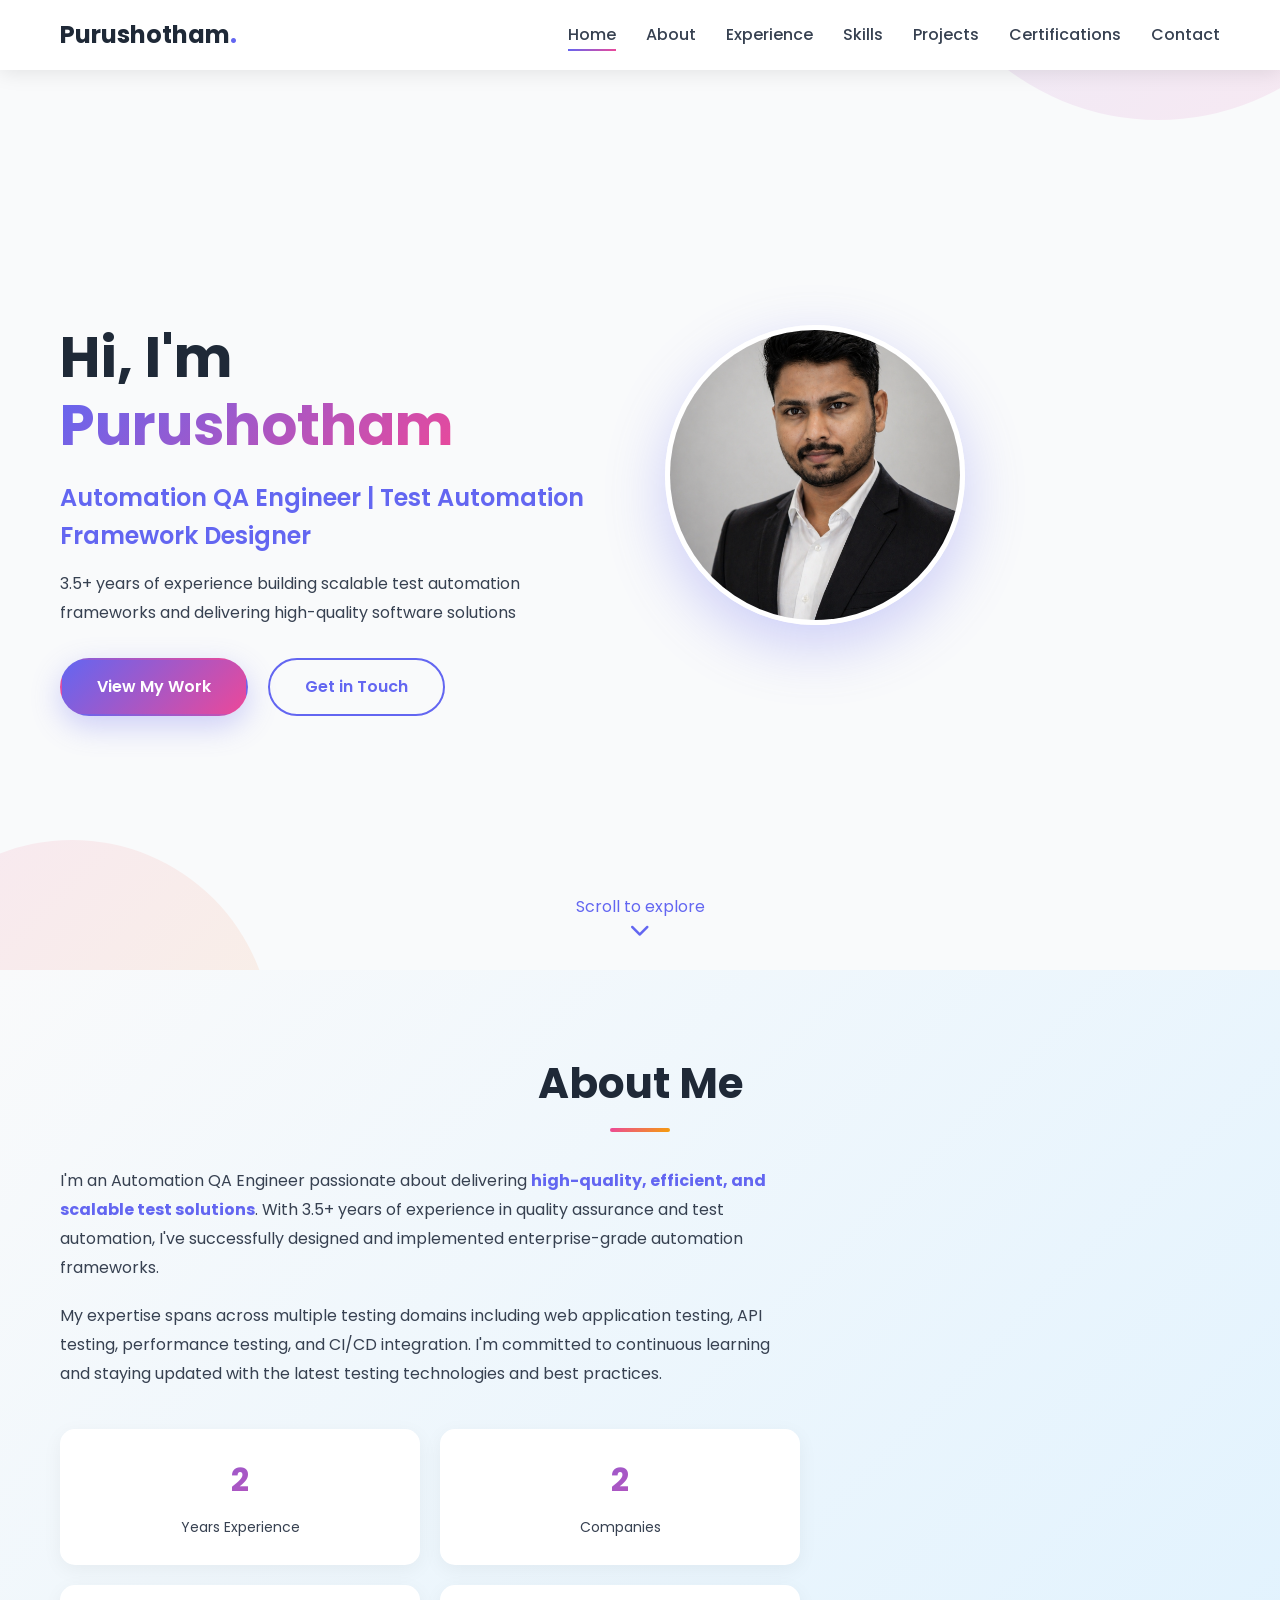
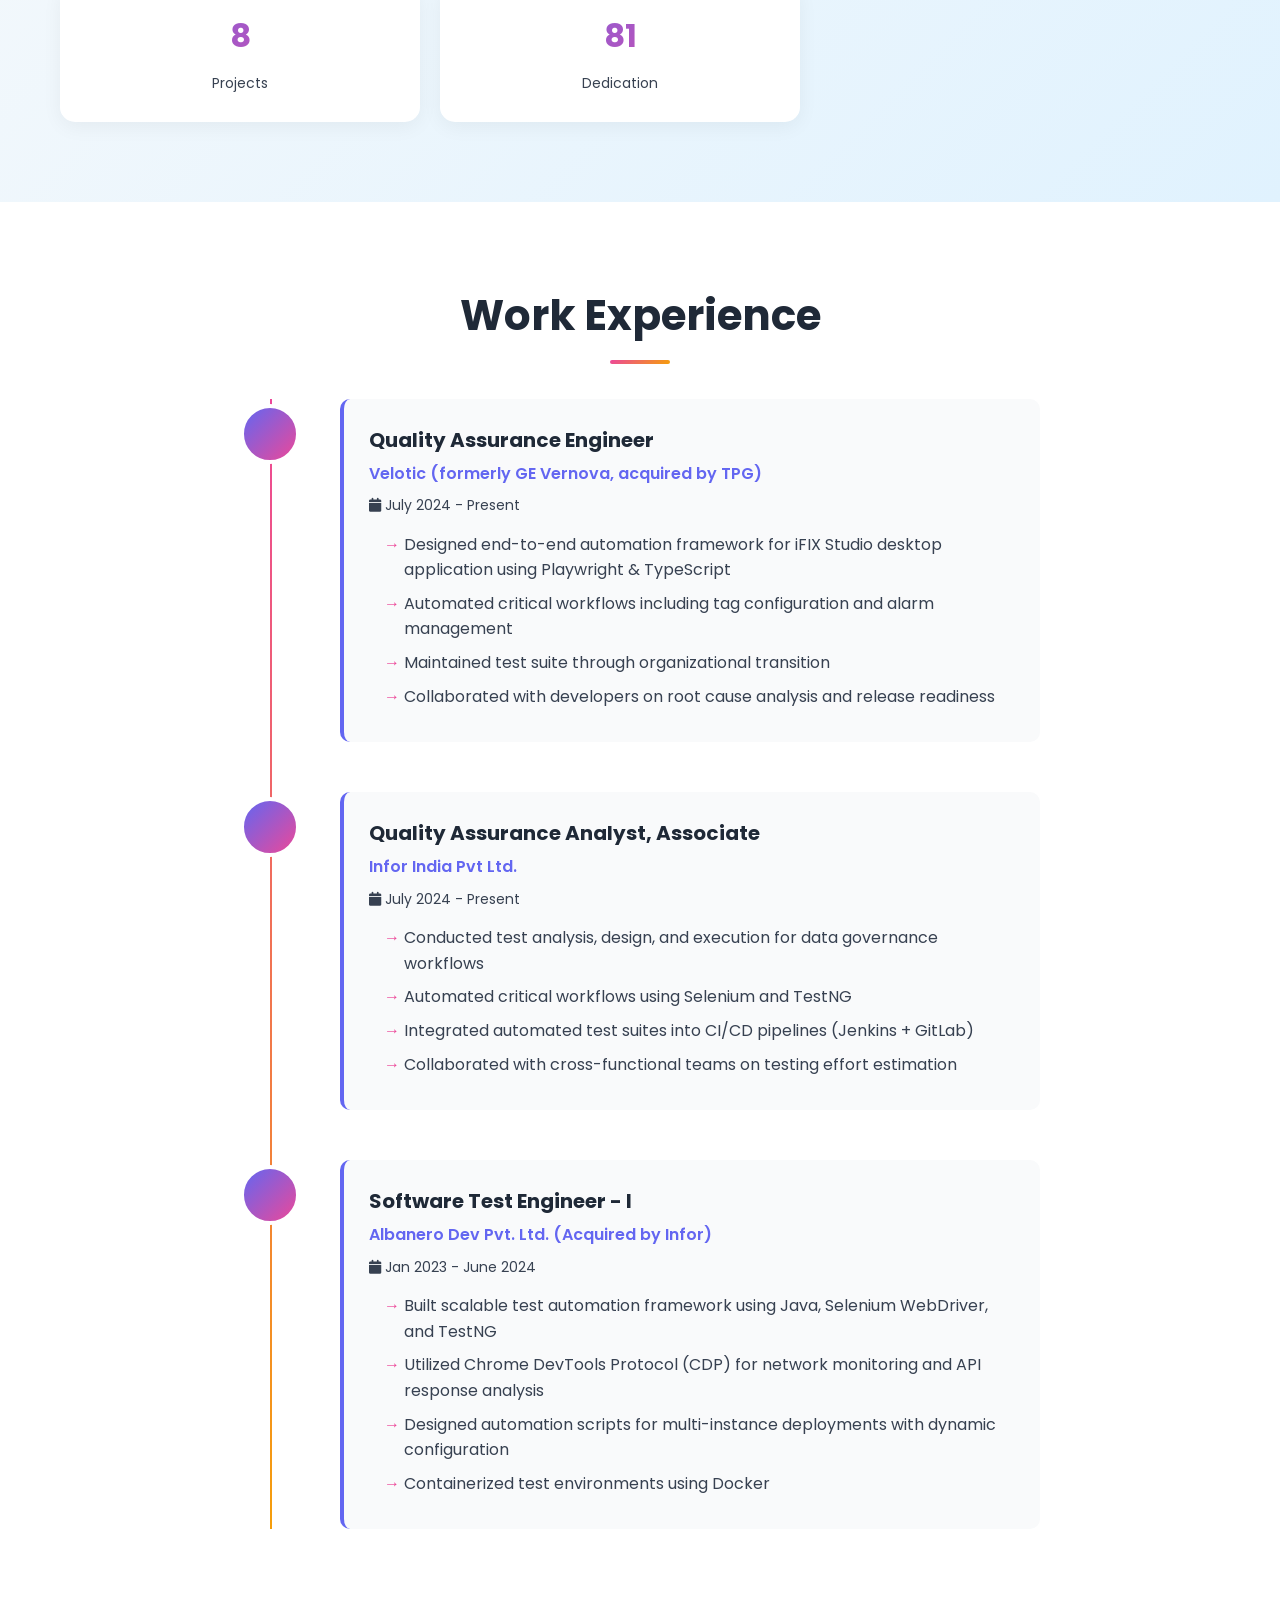
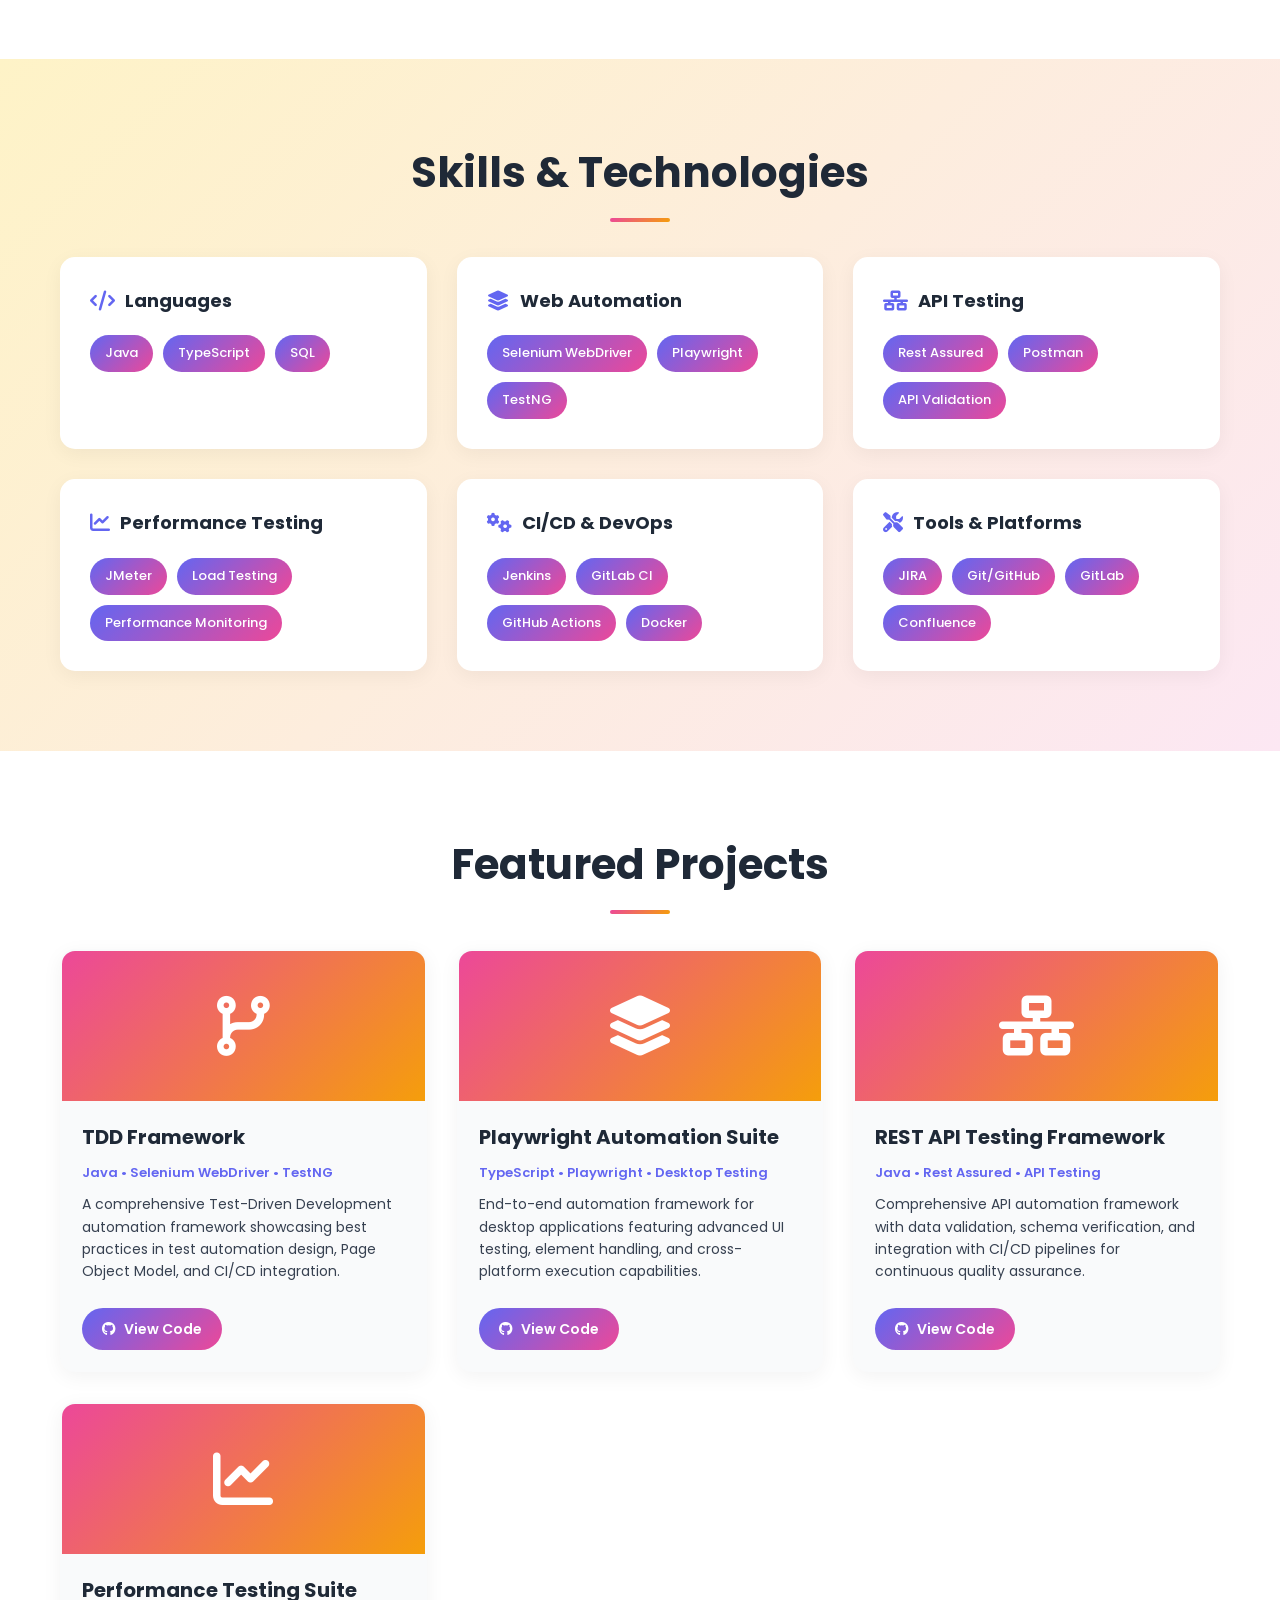
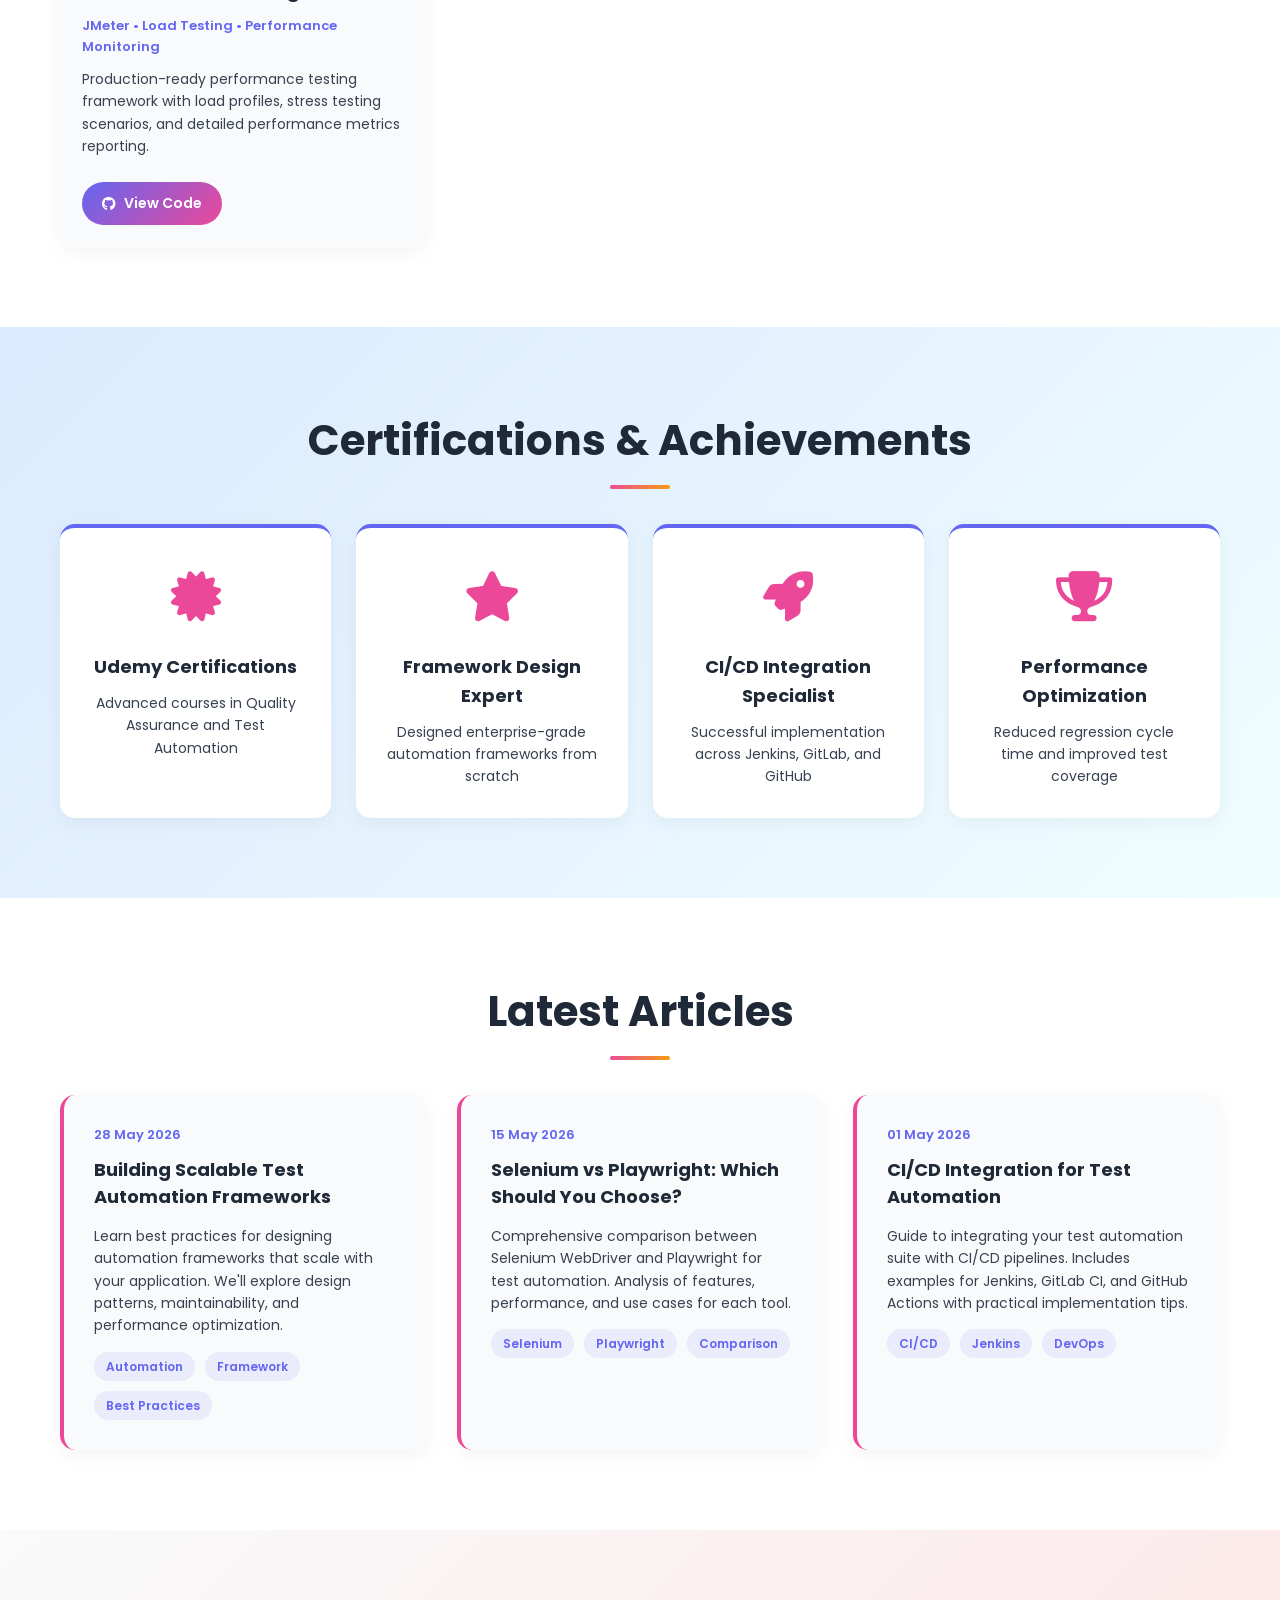
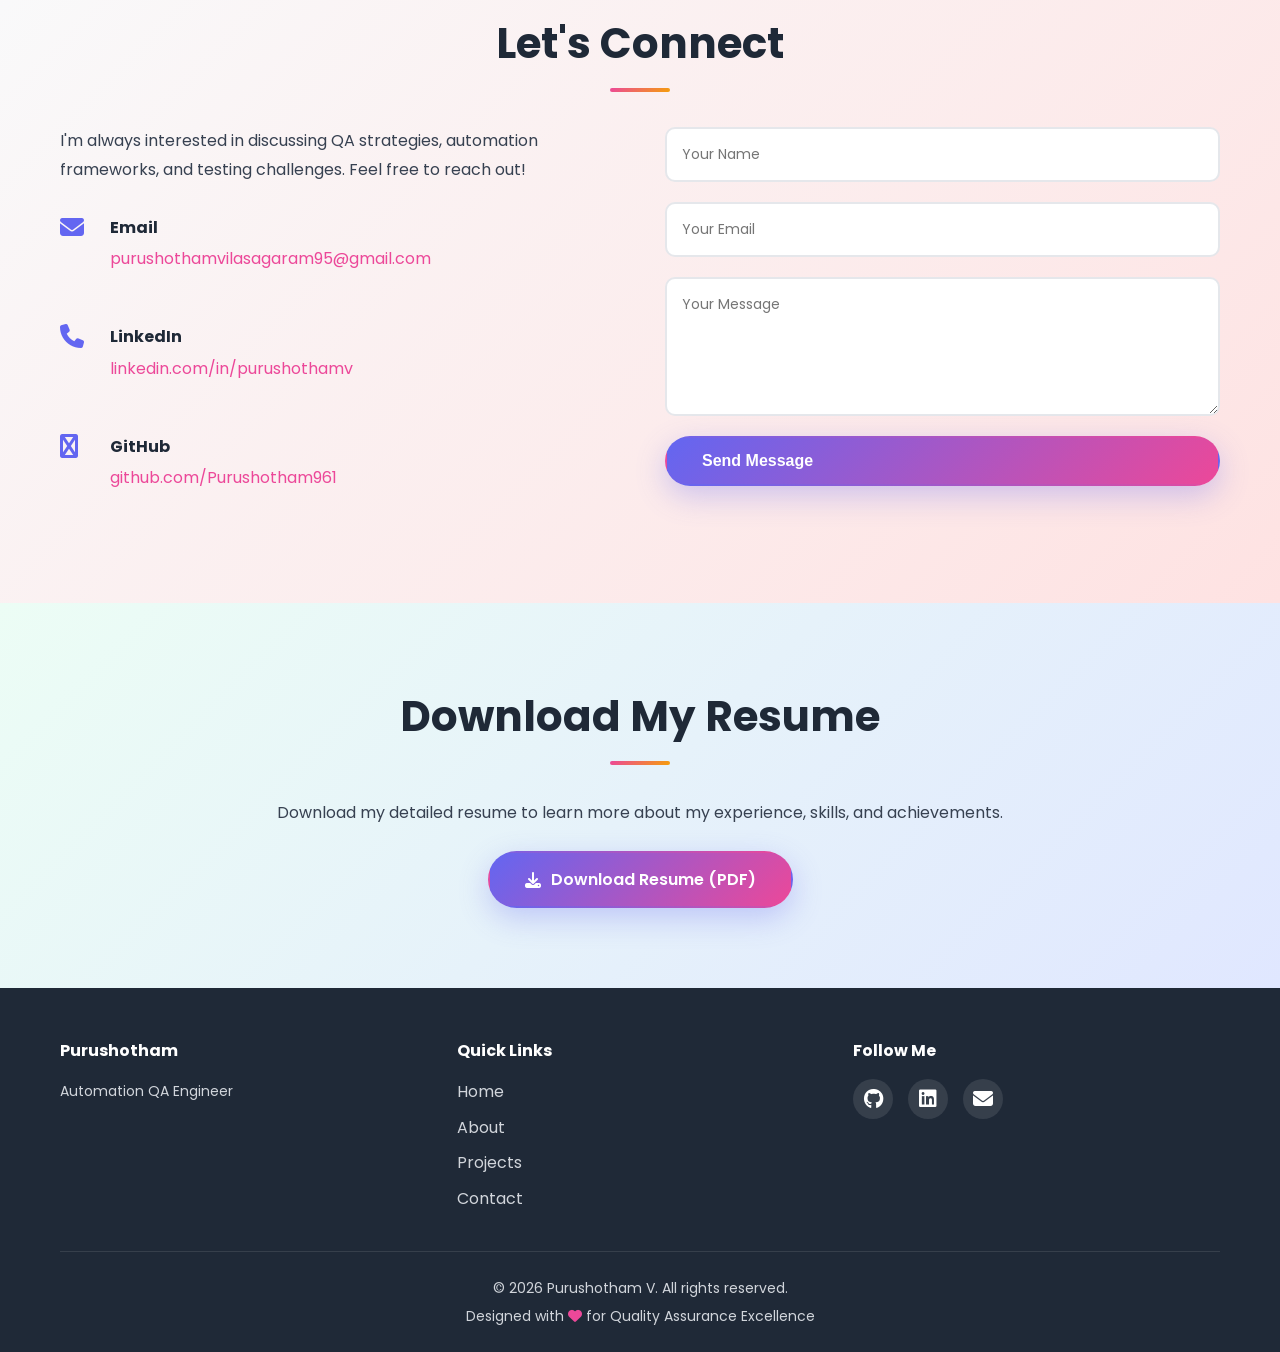
==== index.html @ 499e843a "updated files structure" ====
<!DOCTYPE html>
<html lang="en">
<head>
    <meta charset="UTF-8">
    <meta name="viewport" content="width=device-width, initial-scale=1.0">
    <meta name="description" content="Purushotham V - Automation QA Engineer Portfolio">
    <meta name="keywords" content="QA Engineer, Test Automation, Selenium, Playwright">
    <title>Purushotham V - QA Automation Engineer</title>
    
    <!-- Font Awesome for Icons -->
    <link rel="stylesheet" href="https://cdnjs.cloudflare.com/ajax/libs/font-awesome/6.4.0/css/all.min.css">
    
    <!-- Google Fonts -->
    <link href="https://fonts.googleapis.com/css2?family=Poppins:wght@300;400;500;600;700&family=Montserrat:wght@400;600;700&display=swap" rel="stylesheet">
    
    <!-- Styles -->
    <link rel="stylesheet" href="style.css">
</head>
<body>
    <!-- Navigation -->
    <nav class="navbar">
        <div class="nav-container">
            <div class="logo">
                <span class="logo-text">Purushotham<span class="logo-dot">.</span></span>
            </div>
            <ul class="nav-menu" id="navMenu">
                <li><a href="#home" class="nav-link">Home</a></li>
                <li><a href="#about" class="nav-link">About</a></li>
                <li><a href="#experience" class="nav-link">Experience</a></li>
                <li><a href="#skills" class="nav-link">Skills</a></li>
                <li><a href="#projects" class="nav-link">Projects</a></li>
                <li><a href="#certifications" class="nav-link">Certifications</a></li>
                <li><a href="#contact" class="nav-link">Contact</a></li>
            </ul>
            <div class="hamburger" id="hamburger">
                <span></span>
                <span></span>
                <span></span>
            </div>
        </div>
    </nav>

    <!-- Hero Section -->
    <section id="home" class="hero">
        <div class="hero-content">
            <div class="hero-text">
                <h1 class="hero-title">Hi, I'm <span class="highlight">Purushotham</span></h1>
                <p class="hero-subtitle">Automation QA Engineer | Test Automation Framework Designer</p>
                <p class="hero-description">3.5+ years of experience building scalable test automation frameworks and delivering high-quality software solutions</p>
                <div class="hero-buttons">
                    <a href="#projects" class="btn btn-primary">View My Work</a>
                    <a href="#contact" class="btn btn-secondary">Get in Touch</a>
                </div>
            </div>
            <div class="hero-image">
                <div class="avatar">
                    <img src="images/Pic001.png" alt="Purushotham V - Profile Picture" class="profile-pic">
                </div>
            </div>
        </div>
        <div class="scroll-indicator">
            <span>Scroll to explore</span>
            <i class="fas fa-chevron-down"></i>
        </div>
    </section>

    <!-- About Section -->
    <section id="about" class="about">
        <div class="container">
            <h2 class="section-title">About Me</h2>
            <div class="about-content">
                <div class="about-text">
                    <p>I'm an Automation QA Engineer passionate about delivering <strong>high-quality, efficient, and scalable test solutions</strong>. With 3.5+ years of experience in quality assurance and test automation, I've successfully designed and implemented enterprise-grade automation frameworks.</p>
                    <p>My expertise spans across multiple testing domains including web application testing, API testing, performance testing, and CI/CD integration. I'm committed to continuous learning and staying updated with the latest testing technologies and best practices.</p>
                    <div class="about-stats">
                        <div class="stat">
                            <h3>3.5+</h3>
                            <p>Years Experience</p>
                        </div>
                        <div class="stat">
                            <h3>3+</h3>
                            <p>Companies</p>
                        </div>
                        <div class="stat">
                            <h3>10+</h3>
                            <p>Projects</p>
                        </div>
                        <div class="stat">
                            <h3>100%</h3>
                            <p>Dedication</p>
                        </div>
                    </div>
                </div>
            </div>
        </div>
    </section>

    <!-- Experience Section -->
    <section id="experience" class="experience">
        <div class="container">
            <h2 class="section-title">Work Experience</h2>
            <div class="timeline">
                <div class="timeline-item">
                    <div class="timeline-marker"></div>
                    <div class="timeline-content">
                        <h3>Quality Assurance Engineer</h3>
                        <p class="company">Velotic (formerly GE Vernova, acquired by TPG)</p>
                        <p class="date"><i class="fas fa-calendar"></i> July 2024 - Present</p>
                        <ul>
                            <li>Designed end-to-end automation framework for iFIX Studio desktop application using Playwright & TypeScript</li>
                            <li>Automated critical workflows including tag configuration and alarm management</li>
                            <li>Maintained test suite through organizational transition</li>
                            <li>Collaborated with developers on root cause analysis and release readiness</li>
                        </ul>
                    </div>
                </div>

                <div class="timeline-item">
                    <div class="timeline-marker"></div>
                    <div class="timeline-content">
                        <h3>Quality Assurance Analyst, Associate</h3>
                        <p class="company">Infor India Pvt Ltd.</p>
                        <p class="date"><i class="fas fa-calendar"></i> July 2024 - Present</p>
                        <ul>
                            <li>Conducted test analysis, design, and execution for data governance workflows</li>
                            <li>Automated critical workflows using Selenium and TestNG</li>
                            <li>Integrated automated test suites into CI/CD pipelines (Jenkins + GitLab)</li>
                            <li>Collaborated with cross-functional teams on testing effort estimation</li>
                        </ul>
                    </div>
                </div>

                <div class="timeline-item">
                    <div class="timeline-marker"></div>
                    <div class="timeline-content">
                        <h3>Software Test Engineer - I</h3>
                        <p class="company">Albanero Dev Pvt. Ltd. (Acquired by Infor)</p>
                        <p class="date"><i class="fas fa-calendar"></i> Jan 2023 - June 2024</p>
                        <ul>
                            <li>Built scalable test automation framework using Java, Selenium WebDriver, and TestNG</li>
                            <li>Utilized Chrome DevTools Protocol (CDP) for network monitoring and API response analysis</li>
                            <li>Designed automation scripts for multi-instance deployments with dynamic configuration</li>
                            <li>Containerized test environments using Docker</li>
                        </ul>
                    </div>
                </div>
            </div>
        </div>
    </section>

    <!-- Skills Section -->
    <section id="skills" class="skills">
        <div class="container">
            <h2 class="section-title">Skills & Technologies</h2>
            <div class="skills-grid">
                <div class="skill-category">
                    <h3><i class="fas fa-code"></i> Languages</h3>
                    <div class="skill-tags">
                        <span class="skill-tag">Java</span>
                        <span class="skill-tag">TypeScript</span>
                        <span class="skill-tag">SQL</span>
                    </div>
                </div>

                <div class="skill-category">
                    <h3><i class="fas fa-layer-group"></i> Web Automation</h3>
                    <div class="skill-tags">
                        <span class="skill-tag">Selenium WebDriver</span>
                        <span class="skill-tag">Playwright</span>
                        <span class="skill-tag">TestNG</span>
                    </div>
                </div>

                <div class="skill-category">
                    <h3><i class="fas fa-network-wired"></i> API Testing</h3>
                    <div class="skill-tags">
                        <span class="skill-tag">Rest Assured</span>
                        <span class="skill-tag">Postman</span>
                        <span class="skill-tag">API Validation</span>
                    </div>
                </div>

                <div class="skill-category">
                    <h3><i class="fas fa-chart-line"></i> Performance Testing</h3>
                    <div class="skill-tags">
                        <span class="skill-tag">JMeter</span>
                        <span class="skill-tag">Load Testing</span>
                        <span class="skill-tag">Performance Monitoring</span>
                    </div>
                </div>

                <div class="skill-category">
                    <h3><i class="fas fa-cogs"></i> CI/CD & DevOps</h3>
                    <div class="skill-tags">
                        <span class="skill-tag">Jenkins</span>
                        <span class="skill-tag">GitLab CI</span>
                        <span class="skill-tag">GitHub Actions</span>
                        <span class="skill-tag">Docker</span>
                    </div>
                </div>

                <div class="skill-category">
                    <h3><i class="fas fa-tools"></i> Tools & Platforms</h3>
                    <div class="skill-tags">
                        <span class="skill-tag">JIRA</span>
                        <span class="skill-tag">Git/GitHub</span>
                        <span class="skill-tag">GitLab</span>
                        <span class="skill-tag">Confluence</span>
                    </div>
                </div>
            </div>
        </div>
    </section>

    <!-- Projects Section -->
    <section id="projects" class="projects">
        <div class="container">
            <h2 class="section-title">Featured Projects</h2>
            <div class="projects-grid">
                <div class="project-card">
                    <div class="project-image">
                        <i class="fas fa-code-branch"></i>
                    </div>
                    <h3>TDD Framework</h3>
                    <p class="tech-stack">Java • Selenium WebDriver • TestNG</p>
                    <p class="project-description">A comprehensive Test-Driven Development automation framework showcasing best practices in test automation design, Page Object Model, and CI/CD integration.</p>
                    <div class="project-links">
                        <a href="https://github.com/Purushotham961/Tdd_Framework" target="_blank" class="project-link">
                            <i class="fab fa-github"></i> View Code
                        </a>
                    </div>
                </div>

                <div class="project-card">
                    <div class="project-image">
                        <i class="fas fa-layer-group"></i>
                    </div>
                    <h3>Playwright Automation Suite</h3>
                    <p class="tech-stack">TypeScript • Playwright • Desktop Testing</p>
                    <p class="project-description">End-to-end automation framework for desktop applications featuring advanced UI testing, element handling, and cross-platform execution capabilities.</p>
                    <div class="project-links">
                        <a href="https://github.com/Purushotham961" target="_blank" class="project-link">
                            <i class="fab fa-github"></i> View Code
                        </a>
                    </div>
                </div>

                <div class="project-card">
                    <div class="project-image">
                        <i class="fas fa-network-wired"></i>
                    </div>
                    <h3>REST API Testing Framework</h3>
                    <p class="tech-stack">Java • Rest Assured • API Testing</p>
                    <p class="project-description">Comprehensive API automation framework with data validation, schema verification, and integration with CI/CD pipelines for continuous quality assurance.</p>
                    <div class="project-links">
                        <a href="https://github.com/Purushotham961" target="_blank" class="project-link">
                            <i class="fab fa-github"></i> View Code
                        </a>
                    </div>
                </div>

                <div class="project-card">
                    <div class="project-image">
                        <i class="fas fa-chart-line"></i>
                    </div>
                    <h3>Performance Testing Suite</h3>
                    <p class="tech-stack">JMeter • Load Testing • Performance Monitoring</p>
                    <p class="project-description">Production-ready performance testing framework with load profiles, stress testing scenarios, and detailed performance metrics reporting.</p>
                    <div class="project-links">
                        <a href="https://github.com/Purushotham961" target="_blank" class="project-link">
                            <i class="fab fa-github"></i> View Code
                        </a>
                    </div>
                </div>
            </div>
        </div>
    </section>

    <!-- Certifications Section -->
    <section id="certifications" class="certifications">
        <div class="container">
            <h2 class="section-title">Certifications & Achievements</h2>
            <div class="certs-grid">
                <div class="cert-card">
                    <div class="cert-icon">
                        <i class="fas fa-certificate"></i>
                    </div>
                    <h3>Udemy Certifications</h3>
                    <p>Advanced courses in Quality Assurance and Test Automation</p>
                </div>

                <div class="cert-card">
                    <div class="cert-icon">
                        <i class="fas fa-star"></i>
                    </div>
                    <h3>Framework Design Expert</h3>
                    <p>Designed enterprise-grade automation frameworks from scratch</p>
                </div>

                <div class="cert-card">
                    <div class="cert-icon">
                        <i class="fas fa-rocket"></i>
                    </div>
                    <h3>CI/CD Integration Specialist</h3>
                    <p>Successful implementation across Jenkins, GitLab, and GitHub</p>
                </div>

                <div class="cert-card">
                    <div class="cert-icon">
                        <i class="fas fa-trophy"></i>
                    </div>
                    <h3>Performance Optimization</h3>
                    <p>Reduced regression cycle time and improved test coverage</p>
                </div>
            </div>
        </div>
    </section>

    <!-- Blog/Articles Section -->
    <section id="blog" class="blog">
        <div class="container">
            <h2 class="section-title">Latest Articles</h2>
            <div class="blog-grid">
                <article class="blog-card">
                    <div class="blog-date">28 May 2026</div>
                    <h3>Building Scalable Test Automation Frameworks</h3>
                    <p>Learn best practices for designing automation frameworks that scale with your application. We'll explore design patterns, maintainability, and performance optimization.</p>
                    <div class="blog-tags">
                        <span class="tag">Automation</span>
                        <span class="tag">Framework</span>
                        <span class="tag">Best Practices</span>
                    </div>
                </article>

                <article class="blog-card">
                    <div class="blog-date">15 May 2026</div>
                    <h3>Selenium vs Playwright: Which Should You Choose?</h3>
                    <p>Comprehensive comparison between Selenium WebDriver and Playwright for test automation. Analysis of features, performance, and use cases for each tool.</p>
                    <div class="blog-tags">
                        <span class="tag">Selenium</span>
                        <span class="tag">Playwright</span>
                        <span class="tag">Comparison</span>
                    </div>
                </article>

                <article class="blog-card">
                    <div class="blog-date">01 May 2026</div>
                    <h3>CI/CD Integration for Test Automation</h3>
                    <p>Guide to integrating your test automation suite with CI/CD pipelines. Includes examples for Jenkins, GitLab CI, and GitHub Actions with practical implementation tips.</p>
                    <div class="blog-tags">
                        <span class="tag">CI/CD</span>
                        <span class="tag">Jenkins</span>
                        <span class="tag">DevOps</span>
                    </div>
                </article>
            </div>
        </div>
    </section>

    <!-- Contact Section -->
    <section id="contact" class="contact">
        <div class="container">
            <h2 class="section-title">Let's Connect</h2>
            <div class="contact-content">
                <div class="contact-info">
                    <p>I'm always interested in discussing QA strategies, automation frameworks, and testing challenges. Feel free to reach out!</p>
                    <div class="contact-details">
                        <div class="contact-item">
                            <i class="fas fa-envelope"></i>
                            <div>
                                <h4>Email</h4>
                                <p><a href="mailto:purushothamvilasagaram95@gmail.com">purushothamvilasagaram95@gmail.com</a></p>
                            </div>
                        </div>
                        <div class="contact-item">
                            <i class="fas fa-phone"></i>
                            <div>
                                <h4>LinkedIn</h4>
                                <p><a href="https://www.linkedin.com/in/purushothamv/" target="_blank">linkedin.com/in/purushothamv</a></p>
                            </div>
                        </div>
                        <div class="contact-item">
                            <i class="fas fa-github"></i>
                            <div>
                                <h4>GitHub</h4>
                                <p><a href="https://github.com/Purushotham961" target="_blank">github.com/Purushotham961</a></p>
                            </div>
                        </div>
                    </div>
                </div>

                <form class="contact-form" id="contactForm">
                    <div class="form-group">
                        <input type="text" placeholder="Your Name" required>
                    </div>
                    <div class="form-group">
                        <input type="email" placeholder="Your Email" required>
                    </div>
                    <div class="form-group">
                        <textarea placeholder="Your Message" rows="5" required></textarea>
                    </div>
                    <button type="submit" class="btn btn-primary">Send Message</button>
                </form>
            </div>
        </div>
    </section>

    <!-- Download Resume Section -->
    <section class="resume-section">
        <div class="container">
            <h2 class="section-title">Download My Resume</h2>
            <div class="resume-content">
                <p>Download my detailed resume to learn more about my experience, skills, and achievements.</p>
                <a href="resume.pdf" download class="btn btn-primary">
                    <i class="fas fa-download"></i> Download Resume (PDF)
                </a>
            </div>
        </div>
    </section>

    <!-- Footer -->
    <footer class="footer">
        <div class="container">
            <div class="footer-content">
                <div class="footer-section">
                    <h4>Purushotham</h4>
                    <p>Automation QA Engineer</p>
                </div>
                <div class="footer-section">
                    <h4>Quick Links</h4>
                    <ul>
                        <li><a href="#home">Home</a></li>
                        <li><a href="#about">About</a></li>
                        <li><a href="#projects">Projects</a></li>
                        <li><a href="#contact">Contact</a></li>
                    </ul>
                </div>
                <div class="footer-section">
                    <h4>Follow Me</h4>
                    <div class="social-links">
                        <a href="https://github.com/Purushotham961" target="_blank"><i class="fab fa-github"></i></a>
                        <a href="https://www.linkedin.com/in/purushothamv/" target="_blank"><i class="fab fa-linkedin"></i></a>
                        <a href="mailto:purushothamvilasagaram95@gmail.com"><i class="fas fa-envelope"></i></a>
                    </div>
                </div>
            </div>
            <div class="footer-bottom">
                <p>&copy; 2026 Purushotham V. All rights reserved.</p>
                <p>Designed with <i class="fas fa-heart"></i> for Quality Assurance Excellence</p>
            </div>
        </div>
    </footer>

    <!-- Scripts -->
    <script src="script.js"></script>
</body>
</html>
---- style.css ----
/* ===== Global Styles ===== */
:root {
    --primary-color: #6366f1;
    --secondary-color: #ec4899;
    --accent-color: #f59e0b;
    --dark-color: #1f2937;
    --light-color: #f9fafb;
    --text-color: #374151;
    --gradient-1: linear-gradient(135deg, #6366f1 0%, #ec4899 100%);
    --gradient-2: linear-gradient(135deg, #ec4899 0%, #f59e0b 100%);
    --gradient-3: linear-gradient(135deg, #f59e0b 0%, #06b6d4 100%);
}

* {
    margin: 0;
    padding: 0;
    box-sizing: border-box;
}

html {
    scroll-behavior: smooth;
}

body {
    font-family: 'Poppins', sans-serif;
    line-height: 1.6;
    color: var(--text-color);
    overflow-x: hidden;
}

.container {
    max-width: 1200px;
    margin: 0 auto;
    padding: 0 20px;
}

/* ===== Animations ===== */
@keyframes fadeInUp {
    from {
        opacity: 0;
        transform: translateY(30px);
    }
    to {
        opacity: 1;
        transform: translateY(0);
    }
}

@keyframes slideInLeft {
    from {
        opacity: 0;
        transform: translateX(-50px);
    }
    to {
        opacity: 1;
        transform: translateX(0);
    }
}

@keyframes slideInRight {
    from {
        opacity: 0;
        transform: translateX(50px);
    }
    to {
        opacity: 1;
        transform: translateX(0);
    }
}

@keyframes pulse {
    0%, 100% {
        opacity: 1;
    }
    50% {
        opacity: 0.5;
    }
}

@keyframes glow {
    0%, 100% {
        box-shadow: 0 0 20px rgba(99, 102, 241, 0.3);
    }
    50% {
        box-shadow: 0 0 40px rgba(236, 72, 153, 0.5);
    }
}

@keyframes float {
    0%, 100% {
        transform: translateY(-10px);
    }
    50% {
        transform: translateY(10px);
    }
}

/* ===== Navbar ===== */
.navbar {
    background: rgba(255, 255, 255, 0.95);
    backdrop-filter: blur(10px);
    position: fixed;
    top: 0;
    width: 100%;
    z-index: 1000;
    box-shadow: 0 2px 20px rgba(0, 0, 0, 0.1);
}

.nav-container {
    max-width: 1200px;
    margin: 0 auto;
    padding: 0 20px;
    display: flex;
    justify-content: space-between;
    align-items: center;
    height: 70px;
}

.logo {
    font-size: 24px;
    font-weight: 700;
}

.logo-text {
    color: var(--dark-color);
}

.logo-dot {
    color: var(--primary-color);
    animation: pulse 2s infinite;
}

.nav-menu {
    display: flex;
    list-style: none;
    gap: 30px;
}

.nav-link {
    text-decoration: none;
    color: var(--text-color);
    font-weight: 500;
    transition: all 0.3s ease;
    position: relative;
}

.nav-link::after {
    content: '';
    position: absolute;
    bottom: -5px;
    left: 0;
    width: 0;
    height: 2px;
    background: var(--gradient-1);
    transition: width 0.3s ease;
}

.nav-link:hover::after,
.nav-link.active::after {
    width: 100%;
}

.nav-link:hover {
    color: var(--primary-color);
}

.hamburger {
    display: none;
    flex-direction: column;
    cursor: pointer;
}

.hamburger span {
    width: 25px;
    height: 3px;
    background: var(--dark-color);
    margin: 5px 0;
    transition: 0.3s;
}

/* ===== Hero Section ===== */
.hero {
    margin-top: 70px;
    min-height: 100vh;
    display: flex;
    flex-direction: column;
    justify-content: center;
    align-items: center;
    background: var(--light-color);
    position: relative;
    overflow: hidden;
}

.hero::before {
    content: '';
    position: absolute;
    top: -50%;
    right: -10%;
    width: 500px;
    height: 500px;
    background: var(--gradient-1);
    border-radius: 50%;
    opacity: 0.1;
    animation: float 6s ease-in-out infinite;
}

.hero::after {
    content: '';
    position: absolute;
    bottom: -30%;
    left: -10%;
    width: 400px;
    height: 400px;
    background: var(--gradient-2);
    border-radius: 50%;
    opacity: 0.1;
    animation: float 8s ease-in-out infinite;
}

.hero-content {
    display: grid;
    grid-template-columns: 1fr 1fr;
    align-items: center;
    gap: 50px;
    container: container;
    z-index: 10;
    max-width: 1200px;
    margin: 0 auto;
    padding: 0 20px;
}

.hero-text {
    animation: slideInLeft 0.8s ease;
}

.hero-title {
    font-size: 56px;
    font-weight: 700;
    line-height: 1.2;
    margin-bottom: 20px;
    color: var(--dark-color);
}

.highlight {
    background: var(--gradient-1);
    -webkit-background-clip: text;
    -webkit-text-fill-color: transparent;
    background-clip: text;
}

.hero-subtitle {
    font-size: 24px;
    color: var(--primary-color);
    margin-bottom: 15px;
    font-weight: 600;
}

.hero-description {
    font-size: 16px;
    color: var(--text-color);
    margin-bottom: 30px;
    line-height: 1.8;
}

.hero-buttons {
    display: flex;
    gap: 20px;
}

.btn {
    padding: 14px 35px;
    border: 2px solid transparent;
    border-radius: 50px;
    font-size: 16px;
    font-weight: 600;
    cursor: pointer;
    transition: all 0.3s ease;
    text-decoration: none;
    display: inline-flex;
    align-items: center;
    gap: 10px;
}

.btn-primary {
    background: var(--gradient-1);
    color: white;
    box-shadow: 0 10px 30px rgba(99, 102, 241, 0.3);
}

.btn-primary:hover {
    transform: translateY(-3px);
    box-shadow: 0 15px 40px rgba(99, 102, 241, 0.4);
}

.btn-secondary {
    background: transparent;
    color: var(--primary-color);
    border: 2px solid var(--primary-color);
}

.btn-secondary:hover {
    background: var(--primary-color);
    color: white;
}

.avatar {
    font-size: 200px;
    color: var(--primary-color);
    animation: slideInRight 0.8s ease;
    animation: float 4s ease-in-out infinite;
}

.profile-pic {
    width: 300px;
    height: 300px;
    border-radius: 50%;
    object-fit: cover;
    border: 5px solid white;
    box-shadow: 0 20px 60px rgba(99, 102, 241, 0.3);
    animation: slideInRight 0.8s ease, float 4s ease-in-out infinite;
    transition: all 0.3s ease;
}

.profile-pic:hover {
    transform: scale(1.05);
    box-shadow: 0 30px 80px rgba(99, 102, 241, 0.4);
}

.scroll-indicator {
    position: absolute;
    bottom: 30px;
    left: 50%;
    transform: translateX(-50%);
    text-align: center;
    animation: pulse 2s infinite;
    color: var(--primary-color);
}

.scroll-indicator i {
    display: block;
    font-size: 20px;
    animation: fadeInUp 1s ease infinite;
}

/* ===== Section Styles ===== */
section {
    padding: 80px 0;
}

.section-title {
    font-size: 42px;
    font-weight: 700;
    text-align: center;
    margin-bottom: 50px;
    color: var(--dark-color);
    position: relative;
    animation: fadeInUp 0.6s ease;
}

.section-title::after {
    content: '';
    position: absolute;
    bottom: -15px;
    left: 50%;
    transform: translateX(-50%);
    width: 60px;
    height: 4px;
    background: var(--gradient-2);
    border-radius: 2px;
}

/* ===== About Section ===== */
.about {
    background: linear-gradient(135deg, #f9fafb 0%, #e0f2fe 100%);
}

.about-content {
    display: grid;
    grid-template-columns: 2fr 1fr;
    gap: 50px;
    align-items: start;
}

.about-text p {
    font-size: 16px;
    line-height: 1.8;
    margin-bottom: 20px;
    color: var(--text-color);
    animation: fadeInUp 0.6s ease 0.2s both;
}

.about-text strong {
    color: var(--primary-color);
}

.about-stats {
    display: grid;
    grid-template-columns: 1fr 1fr;
    gap: 20px;
    margin-top: 40px;
}

.stat {
    background: white;
    padding: 25px;
    border-radius: 15px;
    text-align: center;
    box-shadow: 0 5px 20px rgba(0, 0, 0, 0.05);
    transition: all 0.3s ease;
    animation: fadeInUp 0.6s ease 0.4s both;
}

.stat:hover {
    transform: translateY(-5px);
    box-shadow: 0 15px 40px rgba(99, 102, 241, 0.15);
}

.stat h3 {
    font-size: 32px;
    background: var(--gradient-1);
    -webkit-background-clip: text;
    -webkit-text-fill-color: transparent;
    background-clip: text;
    margin-bottom: 10px;
}

.stat p {
    font-size: 14px;
    color: var(--text-color);
    margin: 0;
}

/* ===== Experience Section ===== */
.experience {
    background: white;
}

.timeline {
    position: relative;
    max-width: 800px;
    margin: 0 auto;
}

.timeline::before {
    content: '';
    position: absolute;
    left: 30px;
    top: 0;
    bottom: 0;
    width: 2px;
    background: var(--gradient-2);
}

.timeline-item {
    margin-bottom: 50px;
    padding-left: 100px;
    position: relative;
    animation: slideInRight 0.6s ease;
}

.timeline-marker {
    position: absolute;
    left: 0;
    top: 5px;
    width: 60px;
    height: 60px;
    background: var(--gradient-1);
    border-radius: 50%;
    display: flex;
    align-items: center;
    justify-content: center;
    border: 4px solid white;
    box-shadow: 0 0 0 4px var(--gradient-2);
    transition: all 0.3s ease;
}

.timeline-item:hover .timeline-marker {
    transform: scale(1.1);
    box-shadow: 0 0 0 4px var(--gradient-1), 0 0 20px rgba(99, 102, 241, 0.4);
}

.timeline-content {
    background: var(--light-color);
    padding: 25px;
    border-radius: 10px;
    border-left: 4px solid var(--primary-color);
    transition: all 0.3s ease;
}

.timeline-content:hover {
    box-shadow: 0 10px 30px rgba(0, 0, 0, 0.1);
    transform: translateX(10px);
}

.timeline-content h3 {
    font-size: 20px;
    color: var(--dark-color);
    margin-bottom: 5px;
}

.timeline-content .company {
    color: var(--primary-color);
    font-weight: 600;
    margin-bottom: 8px;
}

.timeline-content .date {
    color: var(--text-color);
    font-size: 14px;
    margin-bottom: 15px;
}

.timeline-content ul {
    list-style: none;
    padding-left: 15px;
}

.timeline-content ul li {
    margin-bottom: 8px;
    color: var(--text-color);
    position: relative;
    padding-left: 20px;
}

.timeline-content ul li::before {
    content: '→';
    position: absolute;
    left: 0;
    color: var(--secondary-color);
    font-weight: bold;
}

/* ===== Skills Section ===== */
.skills {
    background: linear-gradient(135deg, #fef3c7 0%, #fce7f3 100%);
}

.skills-grid {
    display: grid;
    grid-template-columns: repeat(auto-fit, minmax(300px, 1fr));
    gap: 30px;
}

.skill-category {
    background: white;
    padding: 30px;
    border-radius: 15px;
    box-shadow: 0 5px 20px rgba(0, 0, 0, 0.05);
    transition: all 0.3s ease;
    animation: fadeInUp 0.6s ease;
}

.skill-category:hover {
    transform: translateY(-10px);
    box-shadow: 0 15px 40px rgba(99, 102, 241, 0.15);
}

.skill-category h3 {
    font-size: 18px;
    color: var(--dark-color);
    margin-bottom: 20px;
    display: flex;
    align-items: center;
    gap: 10px;
}

.skill-category i {
    color: var(--primary-color);
    font-size: 20px;
}

.skill-tags {
    display: flex;
    flex-wrap: wrap;
    gap: 10px;
}

.skill-tag {
    background: var(--gradient-1);
    color: white;
    padding: 8px 15px;
    border-radius: 25px;
    font-size: 13px;
    font-weight: 500;
    transition: all 0.3s ease;
}

.skill-tag:hover {
    transform: scale(1.05);
    box-shadow: 0 5px 15px rgba(99, 102, 241, 0.3);
}

/* ===== Projects Section ===== */
.projects {
    background: white;
}

.projects-grid {
    display: grid;
    grid-template-columns: repeat(auto-fit, minmax(280px, 1fr));
    gap: 30px;
}

.project-card {
    background: var(--light-color);
    border-radius: 15px;
    overflow: hidden;
    box-shadow: 0 5px 20px rgba(0, 0, 0, 0.05);
    transition: all 0.3s ease;
    animation: fadeInUp 0.6s ease;
    border: 2px solid transparent;
}

.project-card:hover {
    transform: translateY(-10px);
    box-shadow: 0 20px 40px rgba(99, 102, 241, 0.2);
    border-color: var(--primary-color);
}

.project-image {
    height: 150px;
    background: var(--gradient-2);
    display: flex;
    align-items: center;
    justify-content: center;
    font-size: 60px;
    color: white;
}

.project-card h3 {
    font-size: 20px;
    color: var(--dark-color);
    padding: 20px 20px 10px;
}

.tech-stack {
    padding: 0 20px;
    color: var(--primary-color);
    font-size: 13px;
    font-weight: 600;
}

.project-description {
    padding: 10px 20px;
    color: var(--text-color);
    font-size: 14px;
    line-height: 1.6;
}

.project-links {
    padding: 15px 20px 20px;
    display: flex;
    gap: 15px;
}

.project-link {
    display: inline-flex;
    align-items: center;
    gap: 8px;
    padding: 10px 20px;
    background: var(--gradient-1);
    color: white;
    border-radius: 25px;
    text-decoration: none;
    font-size: 14px;
    font-weight: 600;
    transition: all 0.3s ease;
}

.project-link:hover {
    transform: translateY(-3px);
    box-shadow: 0 10px 25px rgba(99, 102, 241, 0.3);
}

/* ===== Certifications Section ===== */
.certifications {
    background: linear-gradient(135deg, #dbeafe 0%, #f0fdff 100%);
}

.certs-grid {
    display: grid;
    grid-template-columns: repeat(auto-fit, minmax(250px, 1fr));
    gap: 25px;
}

.cert-card {
    background: white;
    padding: 30px;
    border-radius: 15px;
    text-align: center;
    box-shadow: 0 5px 20px rgba(0, 0, 0, 0.05);
    transition: all 0.3s ease;
    animation: fadeInUp 0.6s ease;
    border-top: 4px solid var(--primary-color);
}

.cert-card:hover {
    transform: translateY(-10px);
    box-shadow: 0 15px 40px rgba(99, 102, 241, 0.15);
}

.cert-icon {
    font-size: 50px;
    color: var(--secondary-color);
    margin-bottom: 15px;
}

.cert-card h3 {
    font-size: 18px;
    color: var(--dark-color);
    margin-bottom: 10px;
}

.cert-card p {
    color: var(--text-color);
    font-size: 14px;
}

/* ===== Blog Section ===== */
.blog {
    background: white;
}

.blog-grid {
    display: grid;
    grid-template-columns: repeat(auto-fit, minmax(300px, 1fr));
    gap: 30px;
}

.blog-card {
    background: var(--light-color);
    padding: 30px;
    border-radius: 15px;
    box-shadow: 0 5px 20px rgba(0, 0, 0, 0.05);
    transition: all 0.3s ease;
    animation: fadeInUp 0.6s ease;
    border-left: 4px solid var(--secondary-color);
}

.blog-card:hover {
    transform: translateY(-10px);
    box-shadow: 0 15px 40px rgba(236, 72, 153, 0.15);
}

.blog-date {
    color: var(--primary-color);
    font-size: 13px;
    font-weight: 600;
    margin-bottom: 10px;
}

.blog-card h3 {
    font-size: 18px;
    color: var(--dark-color);
    margin-bottom: 15px;
    line-height: 1.5;
}

.blog-card p {
    color: var(--text-color);
    font-size: 14px;
    line-height: 1.6;
    margin-bottom: 15px;
}

.blog-tags {
    display: flex;
    flex-wrap: wrap;
    gap: 10px;
}

.tag {
    background: rgba(99, 102, 241, 0.1);
    color: var(--primary-color);
    padding: 5px 12px;
    border-radius: 20px;
    font-size: 12px;
    font-weight: 600;
}

/* ===== Contact Section ===== */
.contact {
    background: linear-gradient(135deg, #f9fafb 0%, #fee2e2 100%);
}

.contact-content {
    display: grid;
    grid-template-columns: 1fr 1fr;
    gap: 50px;
    align-items: start;
}

.contact-info p {
    font-size: 16px;
    color: var(--text-color);
    line-height: 1.8;
    margin-bottom: 30px;
    animation: fadeInUp 0.6s ease 0.2s both;
}

.contact-details {
    display: flex;
    flex-direction: column;
    gap: 20px;
}

.contact-item {
    display: flex;
    gap: 20px;
    animation: fadeInUp 0.6s ease 0.4s both;
}

.contact-item i {
    font-size: 24px;
    color: var(--primary-color);
    min-width: 30px;
}

.contact-item h4 {
    color: var(--dark-color);
    margin-bottom: 5px;
}

.contact-item a {
    color: var(--secondary-color);
    text-decoration: none;
    transition: 0.3s ease;
}

.contact-item a:hover {
    color: var(--primary-color);
}

.contact-form {
    display: flex;
    flex-direction: column;
    gap: 20px;
    animation: slideInRight 0.6s ease 0.2s both;
}

.form-group {
    display: flex;
}

.form-group input,
.form-group textarea {
    width: 100%;
    padding: 15px;
    border: 2px solid #e5e7eb;
    border-radius: 10px;
    font-family: 'Poppins', sans-serif;
    font-size: 14px;
    transition: all 0.3s ease;
}

.form-group input:focus,
.form-group textarea:focus {
    outline: none;
    border-color: var(--primary-color);
    box-shadow: 0 0 20px rgba(99, 102, 241, 0.2);
}

/* ===== Resume Section ===== */
.resume-section {
    background: linear-gradient(135deg, #ecfdf5 0%, #e0e7ff 100%);
    text-align: center;
}

.resume-content p {
    font-size: 16px;
    color: var(--text-color);
    margin-bottom: 25px;
    animation: fadeInUp 0.6s ease 0.2s both;
}

.resume-content .btn {
    animation: fadeInUp 0.6s ease 0.4s both;
}

/* ===== Footer ===== */
.footer {
    background: var(--dark-color);
    color: #f3f4f6;
    padding: 50px 0 20px;
}

.footer-content {
    display: grid;
    grid-template-columns: repeat(auto-fit, minmax(200px, 1fr));
    gap: 30px;
    margin-bottom: 30px;
}

.footer-section h4 {
    margin-bottom: 15px;
    color: white;
}

.footer-section p {
    color: #d1d5db;
    font-size: 14px;
    line-height: 1.8;
}

.footer-section ul {
    list-style: none;
}

.footer-section ul li {
    margin-bottom: 10px;
}

.footer-section ul li a {
    color: #d1d5db;
    text-decoration: none;
    transition: 0.3s ease;
}

.footer-section ul li a:hover {
    color: var(--primary-color);
    padding-left: 5px;
}

.social-links {
    display: flex;
    gap: 15px;
    font-size: 20px;
}

.social-links a {
    width: 40px;
    height: 40px;
    display: flex;
    align-items: center;
    justify-content: center;
    background: rgba(255, 255, 255, 0.1);
    border-radius: 50%;
    color: white;
    text-decoration: none;
    transition: all 0.3s ease;
}

.social-links a:hover {
    background: var(--gradient-1);
    transform: translateY(-3px);
}

.footer-bottom {
    text-align: center;
    padding-top: 20px;
    border-top: 1px solid rgba(255, 255, 255, 0.1);
    color: #d1d5db;
}

.footer-bottom p {
    margin: 5px 0;
    font-size: 14px;
}

.footer-bottom i {
    color: var(--secondary-color);
}

/* ===== Responsive Design ===== */
@media (max-width: 768px) {
    .hamburger {
        display: flex;
    }

    .nav-menu {
        display: none;
    }

    .nav-menu.active {
        display: flex;
        flex-direction: column;
        position: absolute;
        top: 70px;
        left: 0;
        width: 100%;
        background: white;
        padding: 20px 0;
        gap: 0;
    }

    .nav-menu.active li {
        padding: 10px 20px;
    }

    .hero-content {
        grid-template-columns: 1fr;
        gap: 30px;
    }

    .hero-title {
        font-size: 38px;
    }

    .hero-subtitle {
        font-size: 18px;
    }

    .hero-buttons {
        flex-direction: column;
    }

    .avatar {
        font-size: 120px;
    }

    .profile-pic {
        width: 200px;
        height: 200px;
    }

    .about-content {
        grid-template-columns: 1fr;
    }

    .contact-content {
        grid-template-columns: 1fr;
    }

    .timeline {
        padding-left: 0;
    }

    .timeline::before {
        display: none;
    }

    .timeline-item {
        padding-left: 0;
        margin-bottom: 30px;
    }

    .timeline-marker {
        position: relative;
        left: auto;
        top: auto;
        width: 50px;
        height: 50px;
        margin-bottom: 15px;
    }

    .timeline-content {
        border-left: none;
        border-top: 4px solid var(--primary-color);
    }

    .section-title {
        font-size: 32px;
    }

    .hero-buttons {
        flex-direction: column;
        width: 100%;
    }

    .btn {
        width: 100%;
        justify-content: center;
    }
}
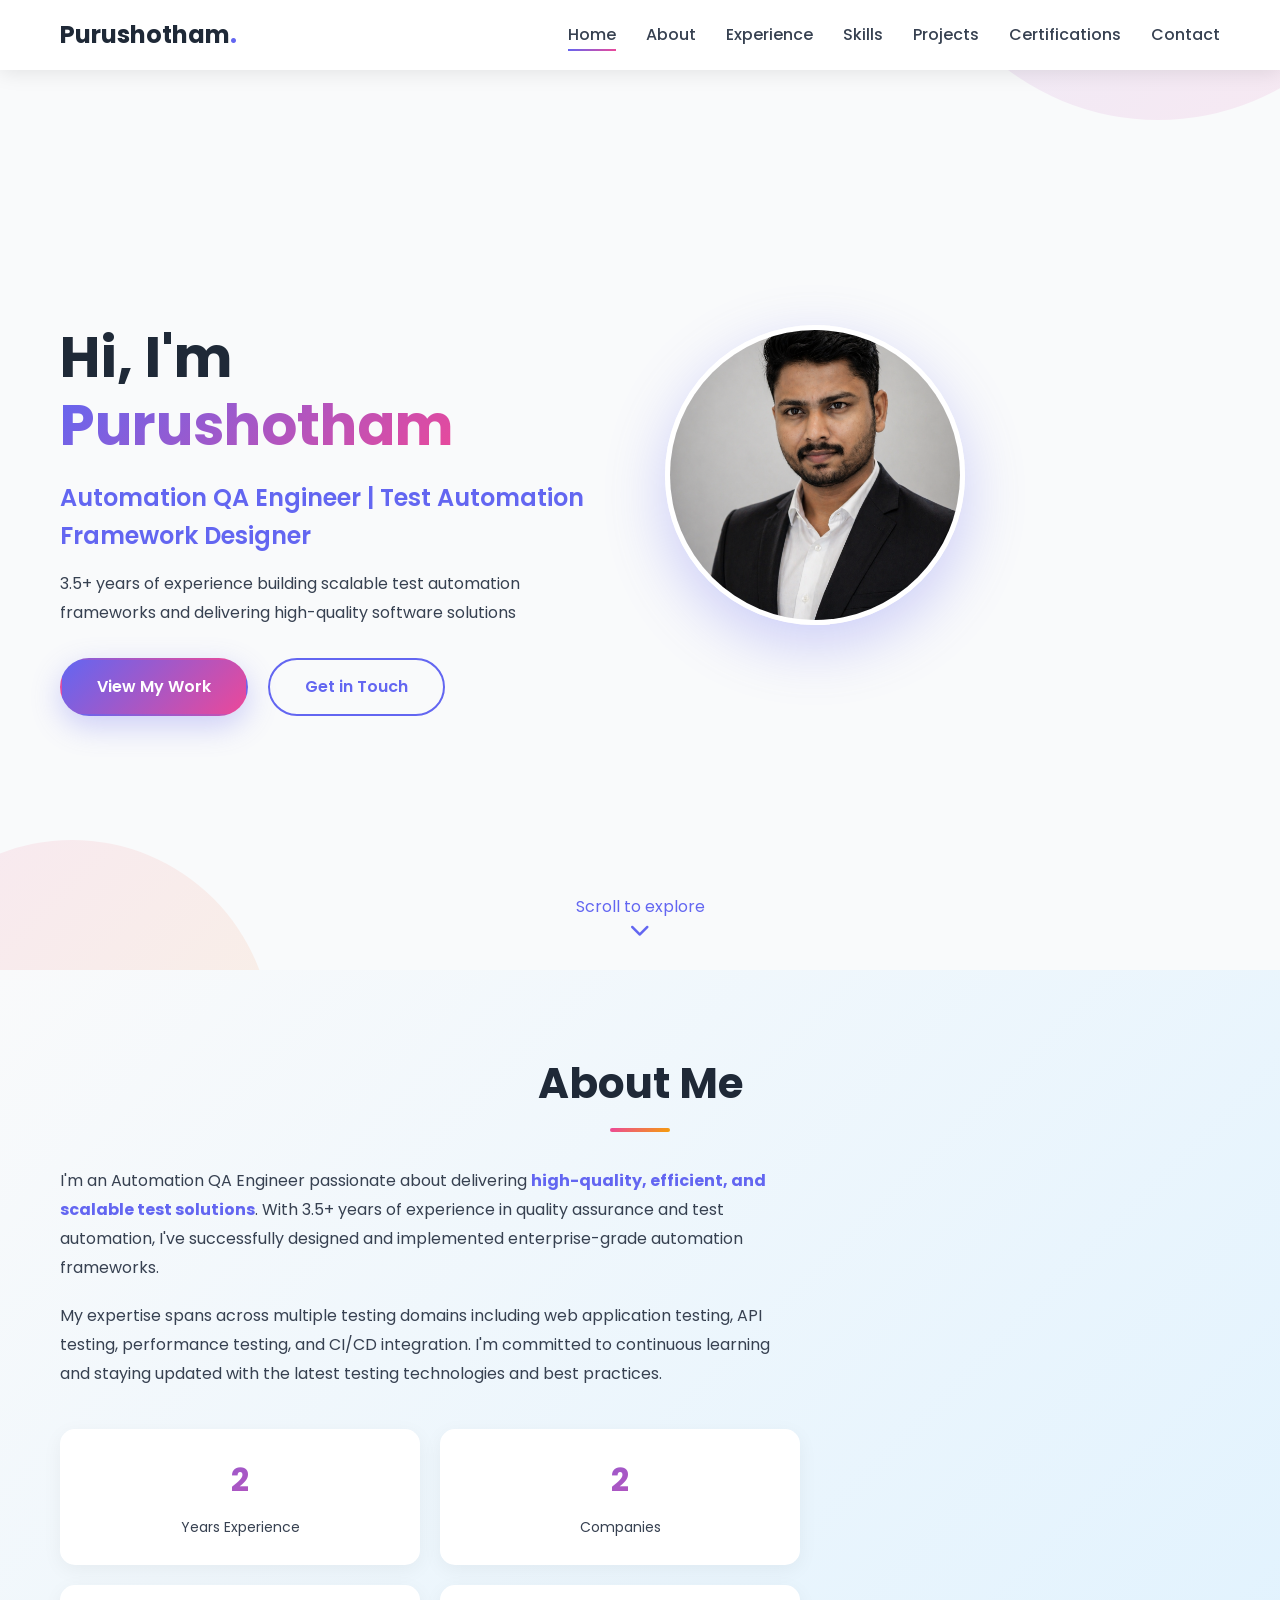
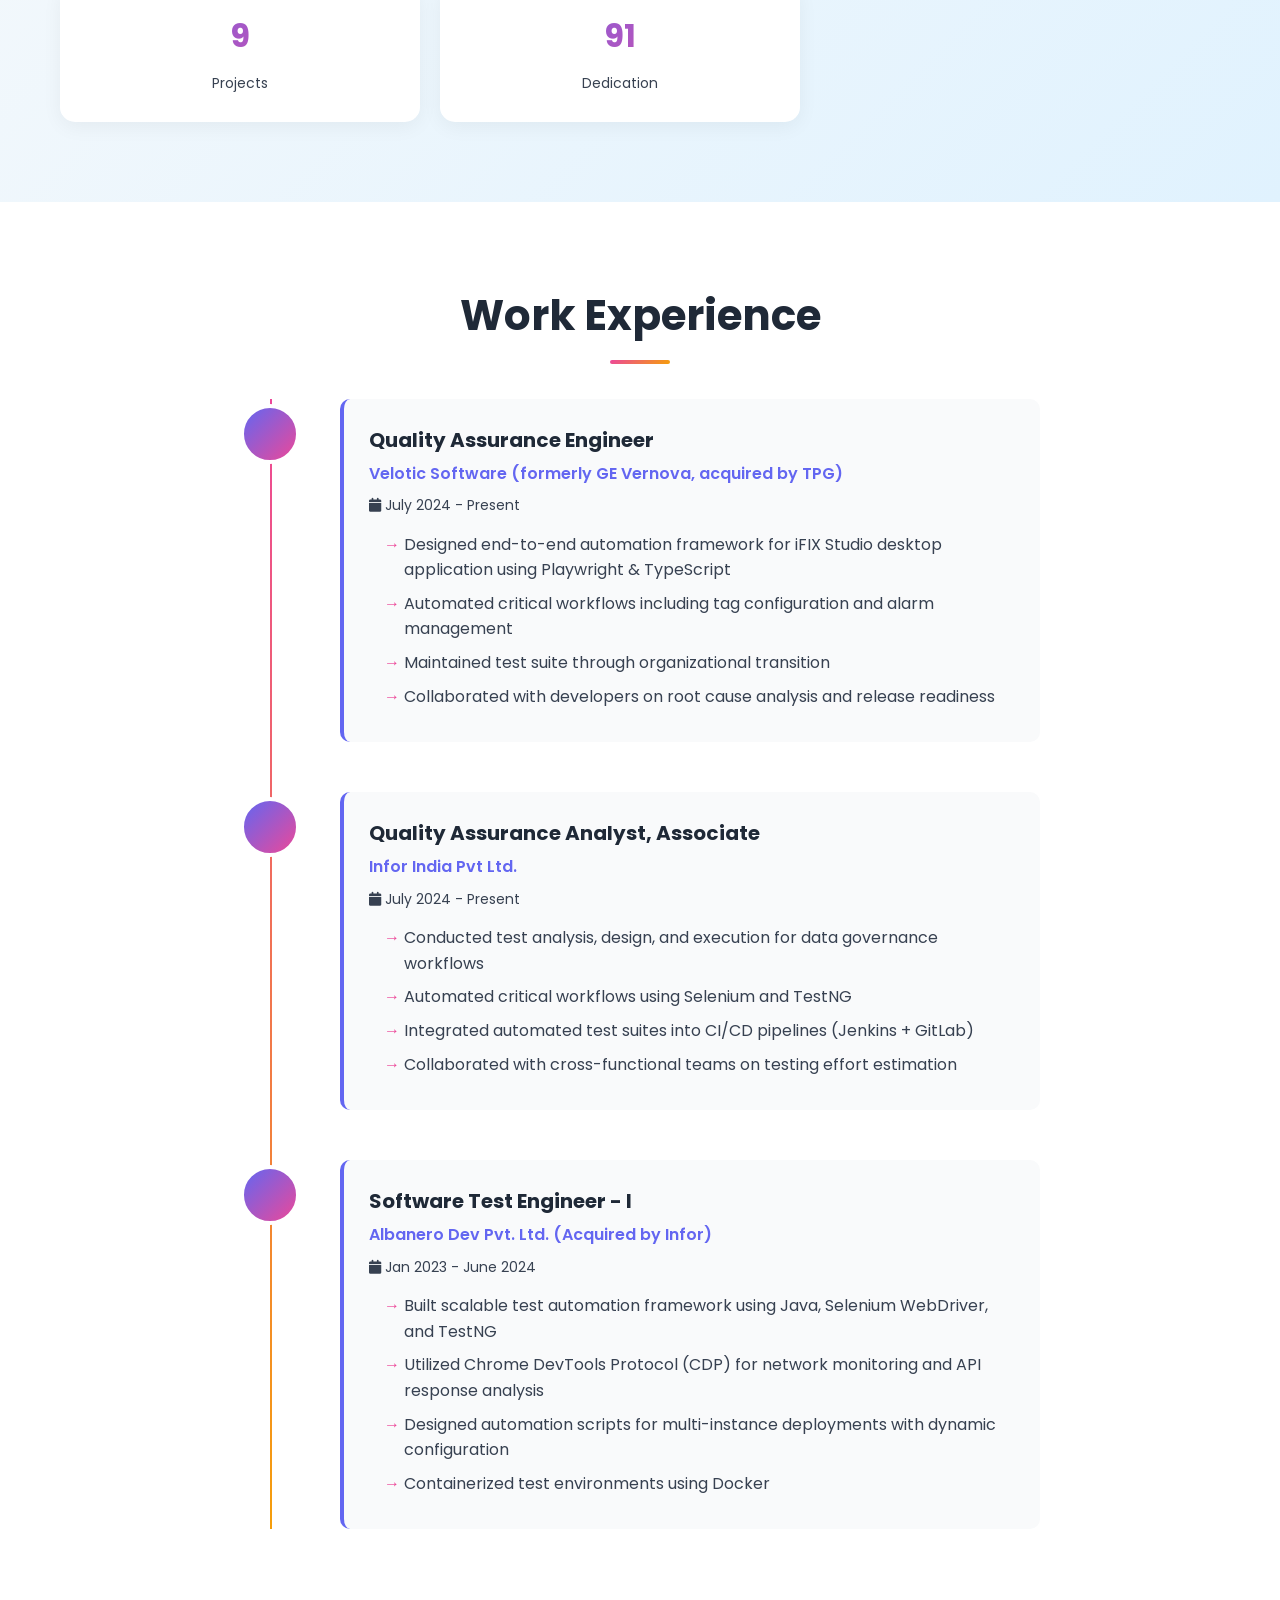
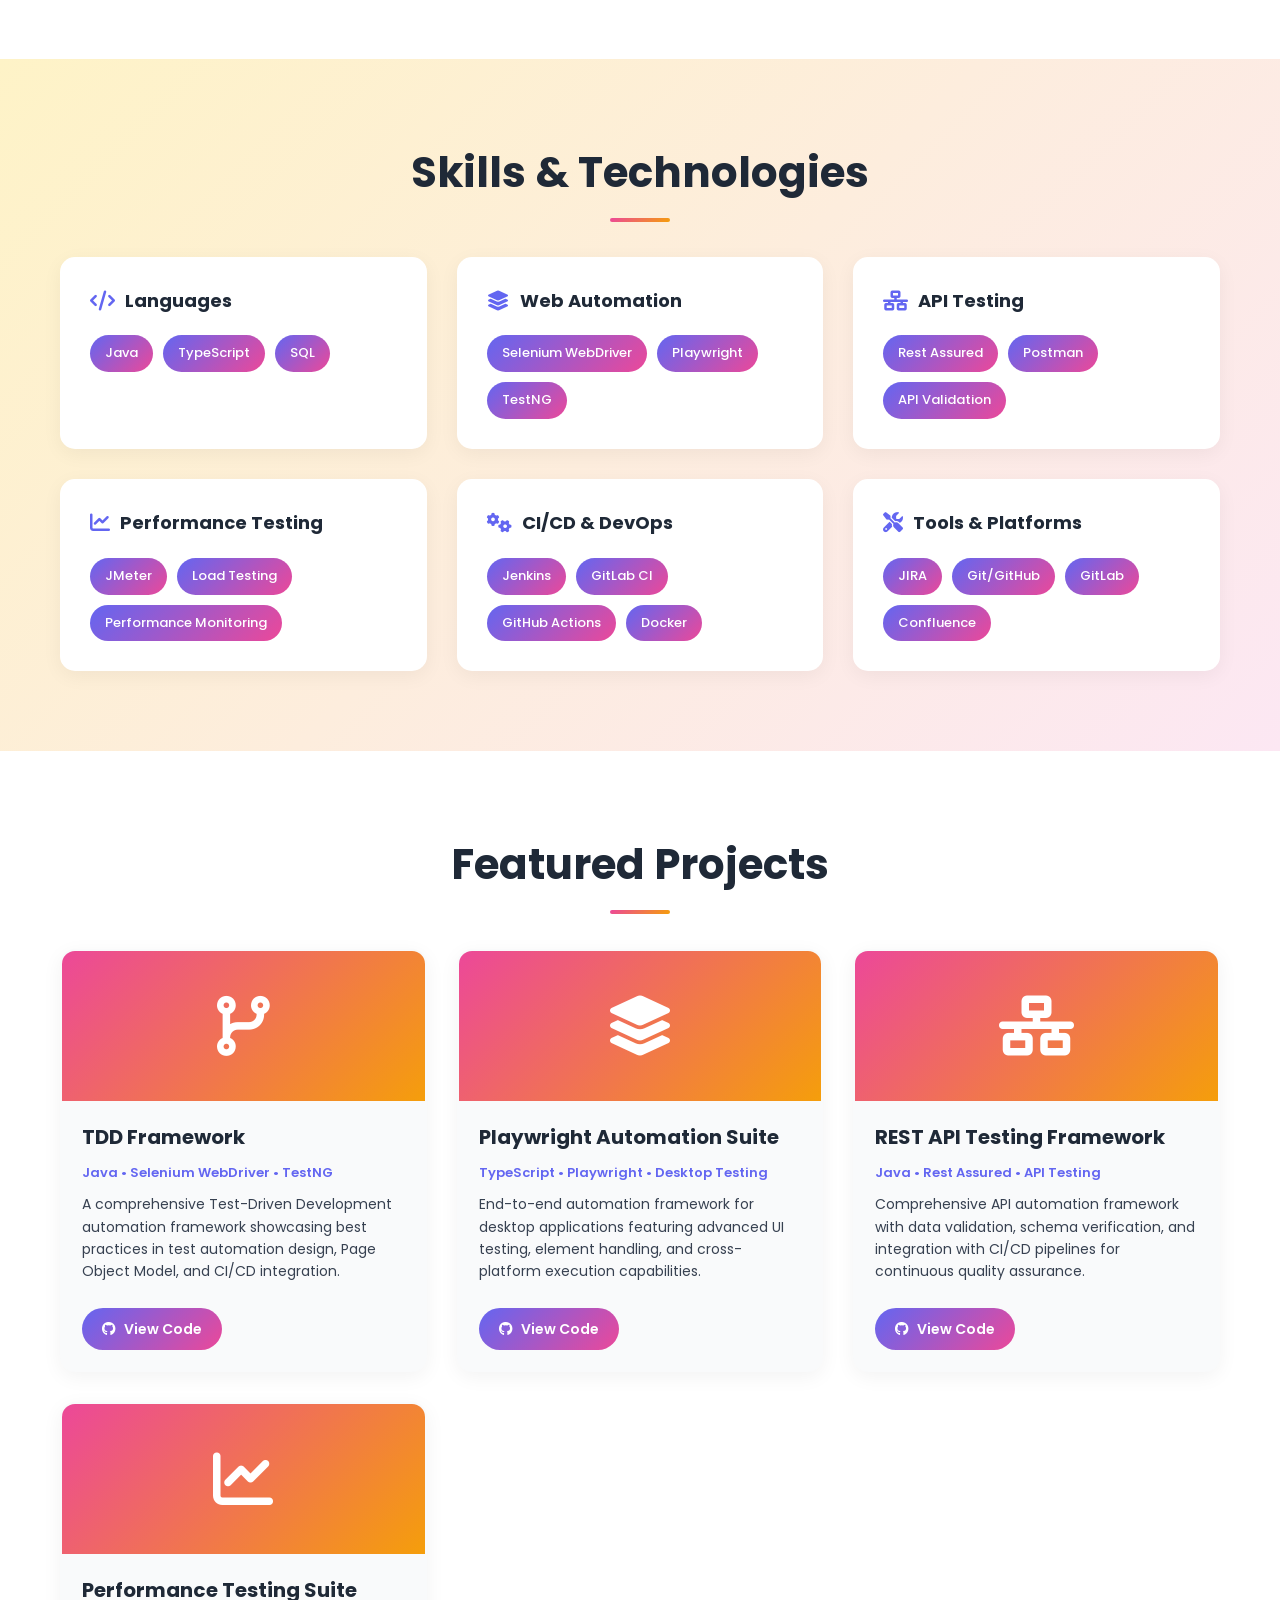
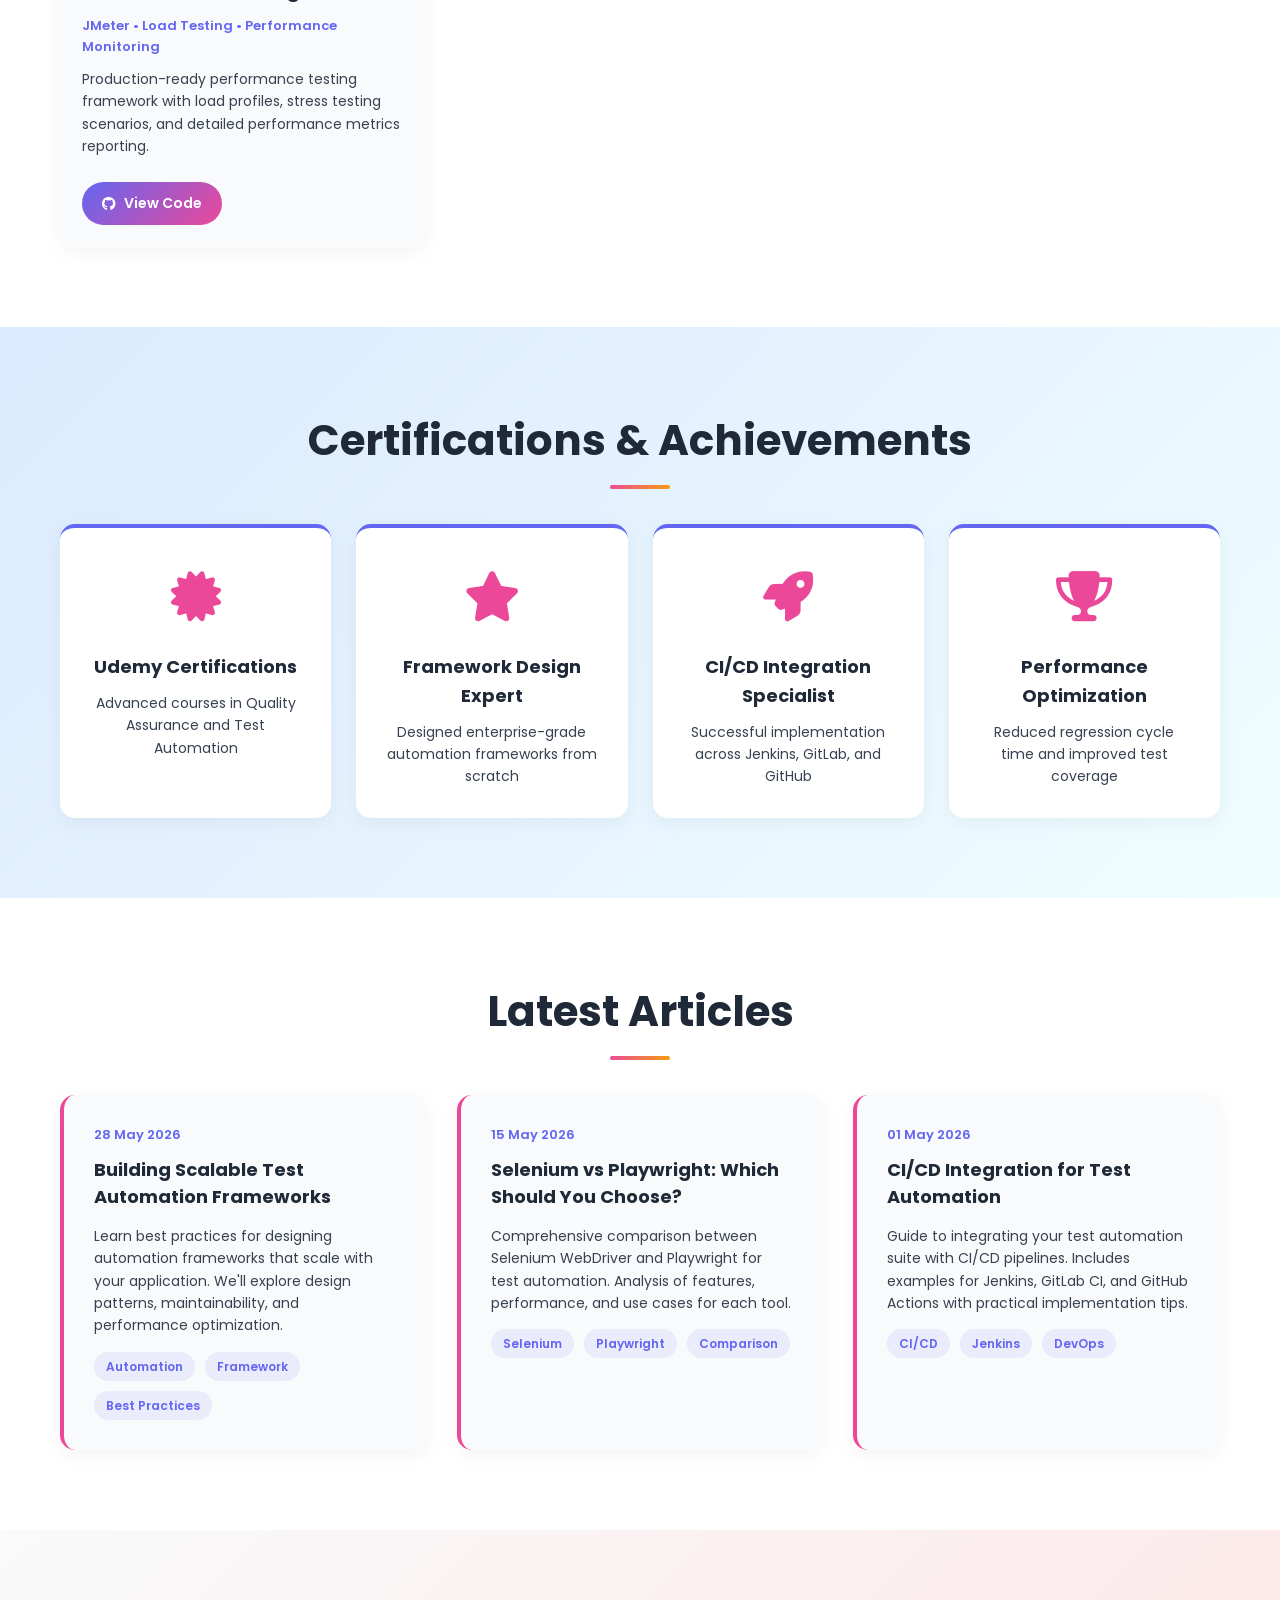
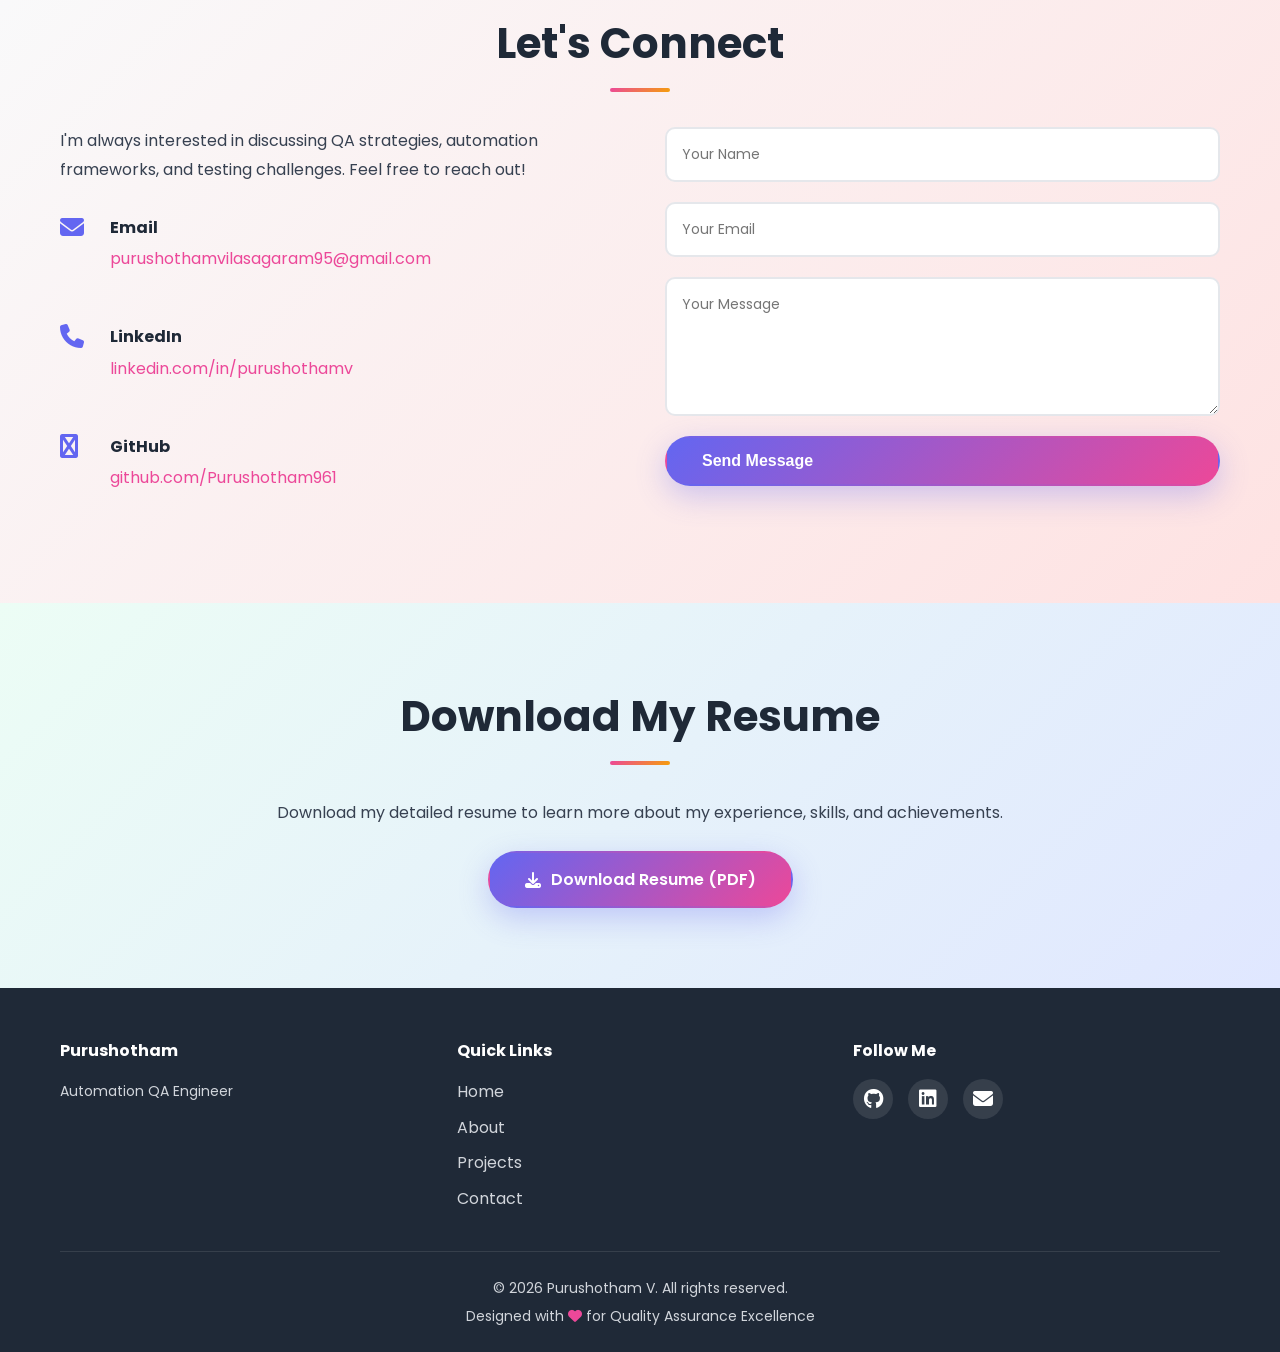
==== commit 37386493: "updated details" ====
--- a/index.html
+++ b/index.html
@@ -104,7 +104,7 @@
                     <div class="timeline-marker"></div>
                     <div class="timeline-content">
                         <h3>Quality Assurance Engineer</h3>
-                        <p class="company">Velotic (formerly GE Vernova, acquired by TPG)</p>
+                        <p class="company">Velotic Software (formerly GE Vernova, acquired by TPG)</p>
                         <p class="date"><i class="fas fa-calendar"></i> July 2024 - Present</p>
                         <ul>
                             <li>Designed end-to-end automation framework for iFIX Studio desktop application using Playwright & TypeScript</li>
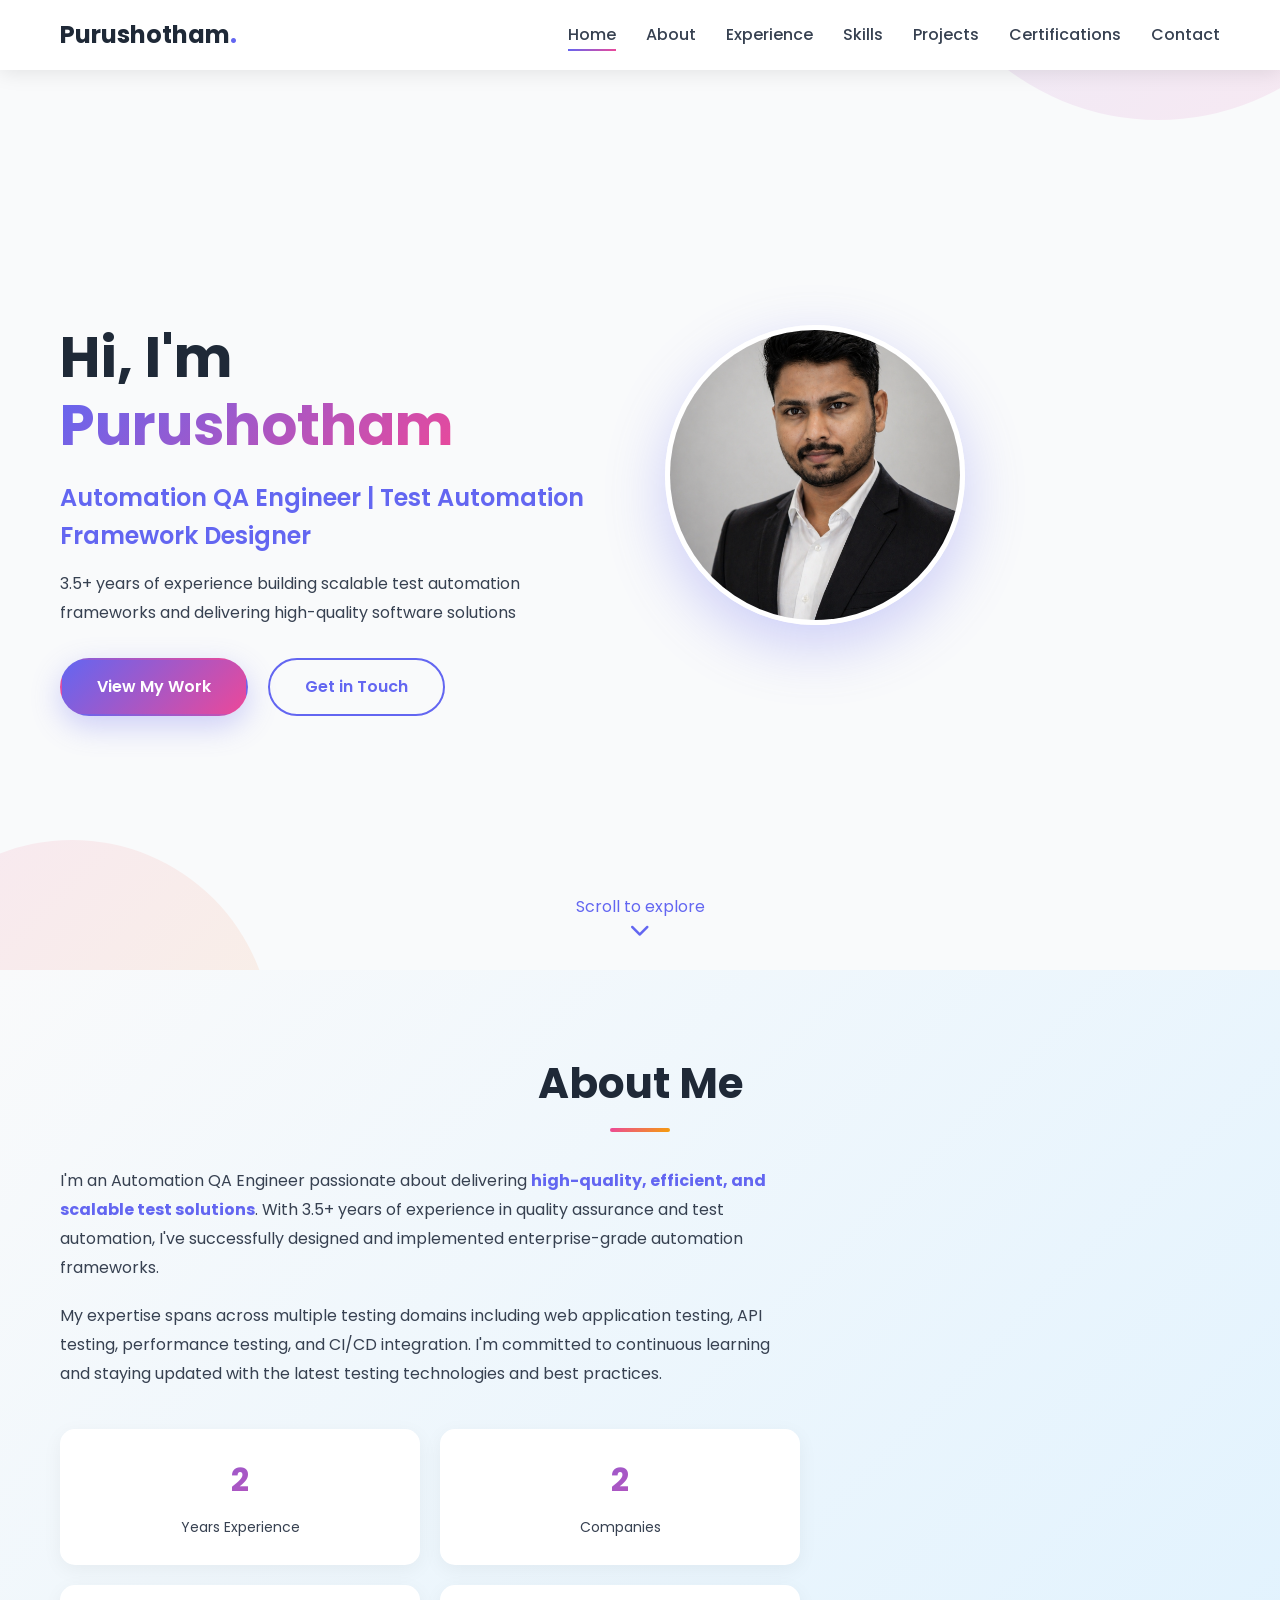
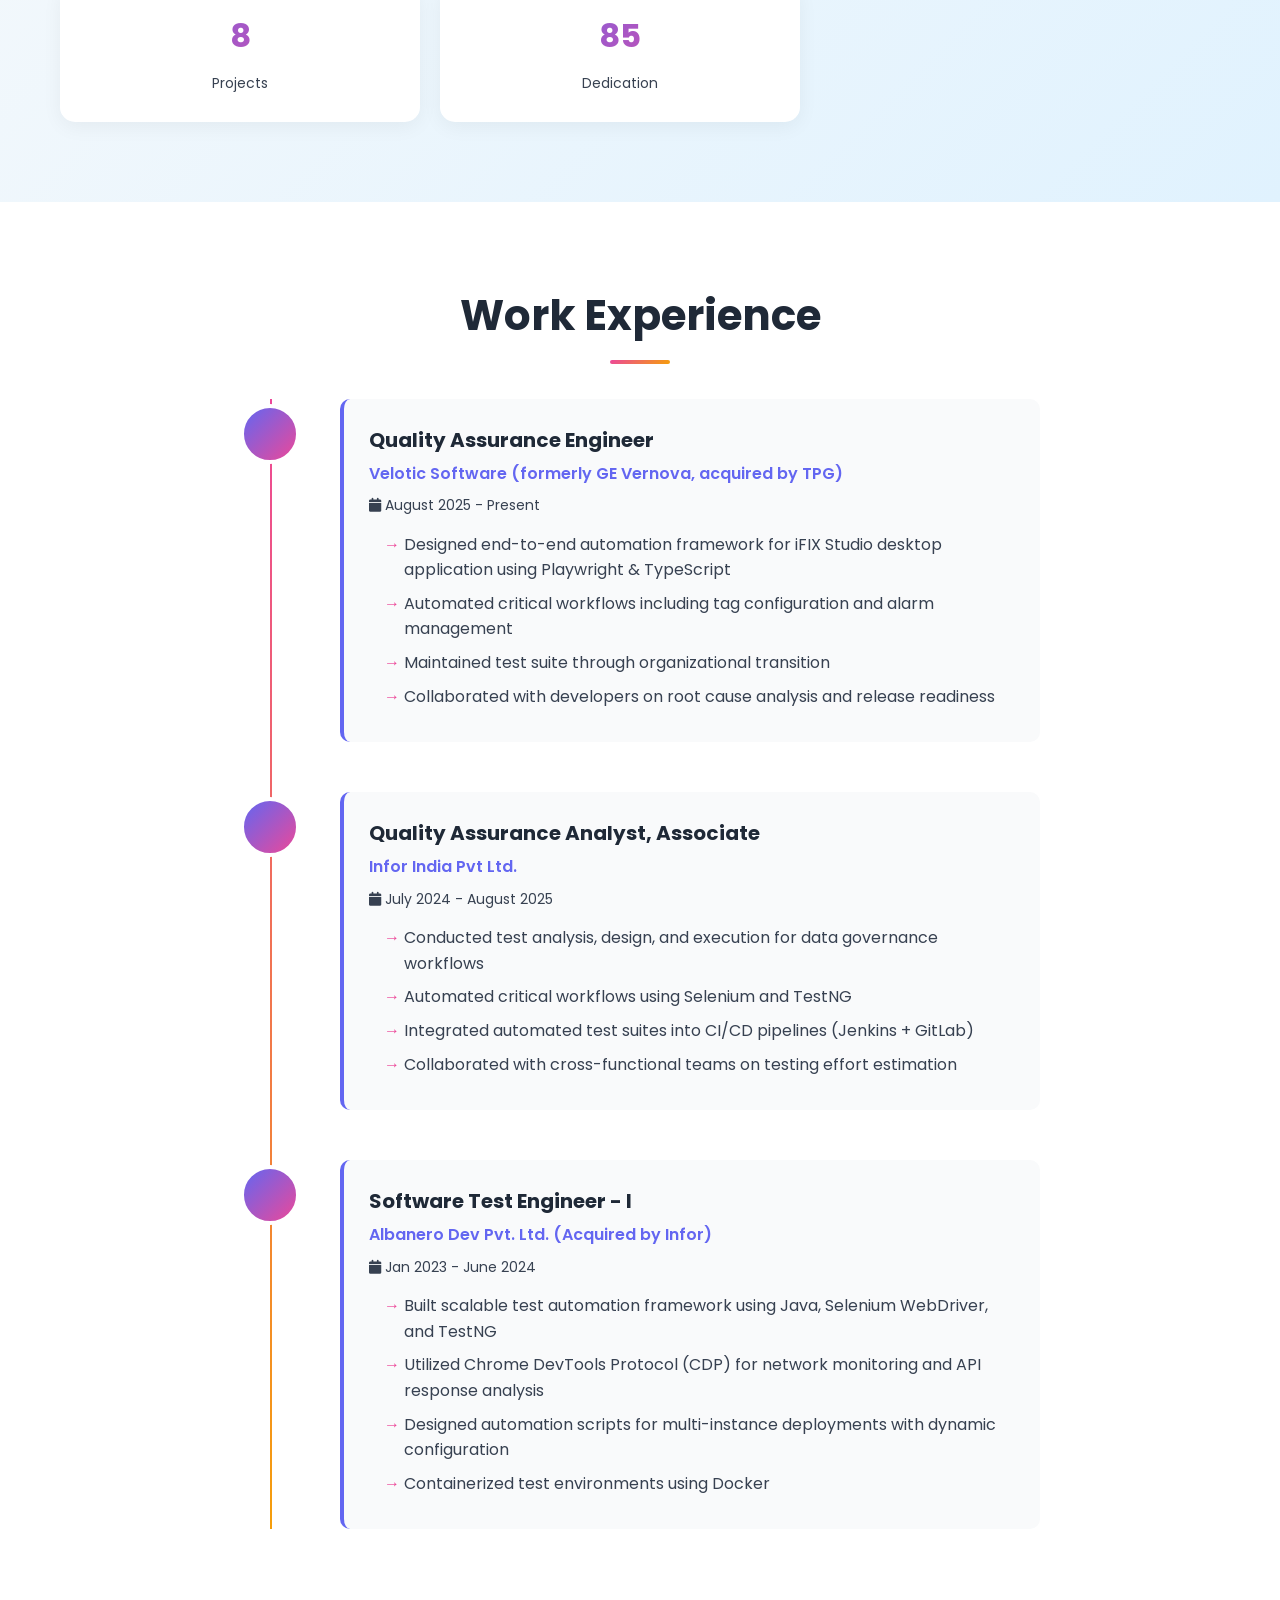
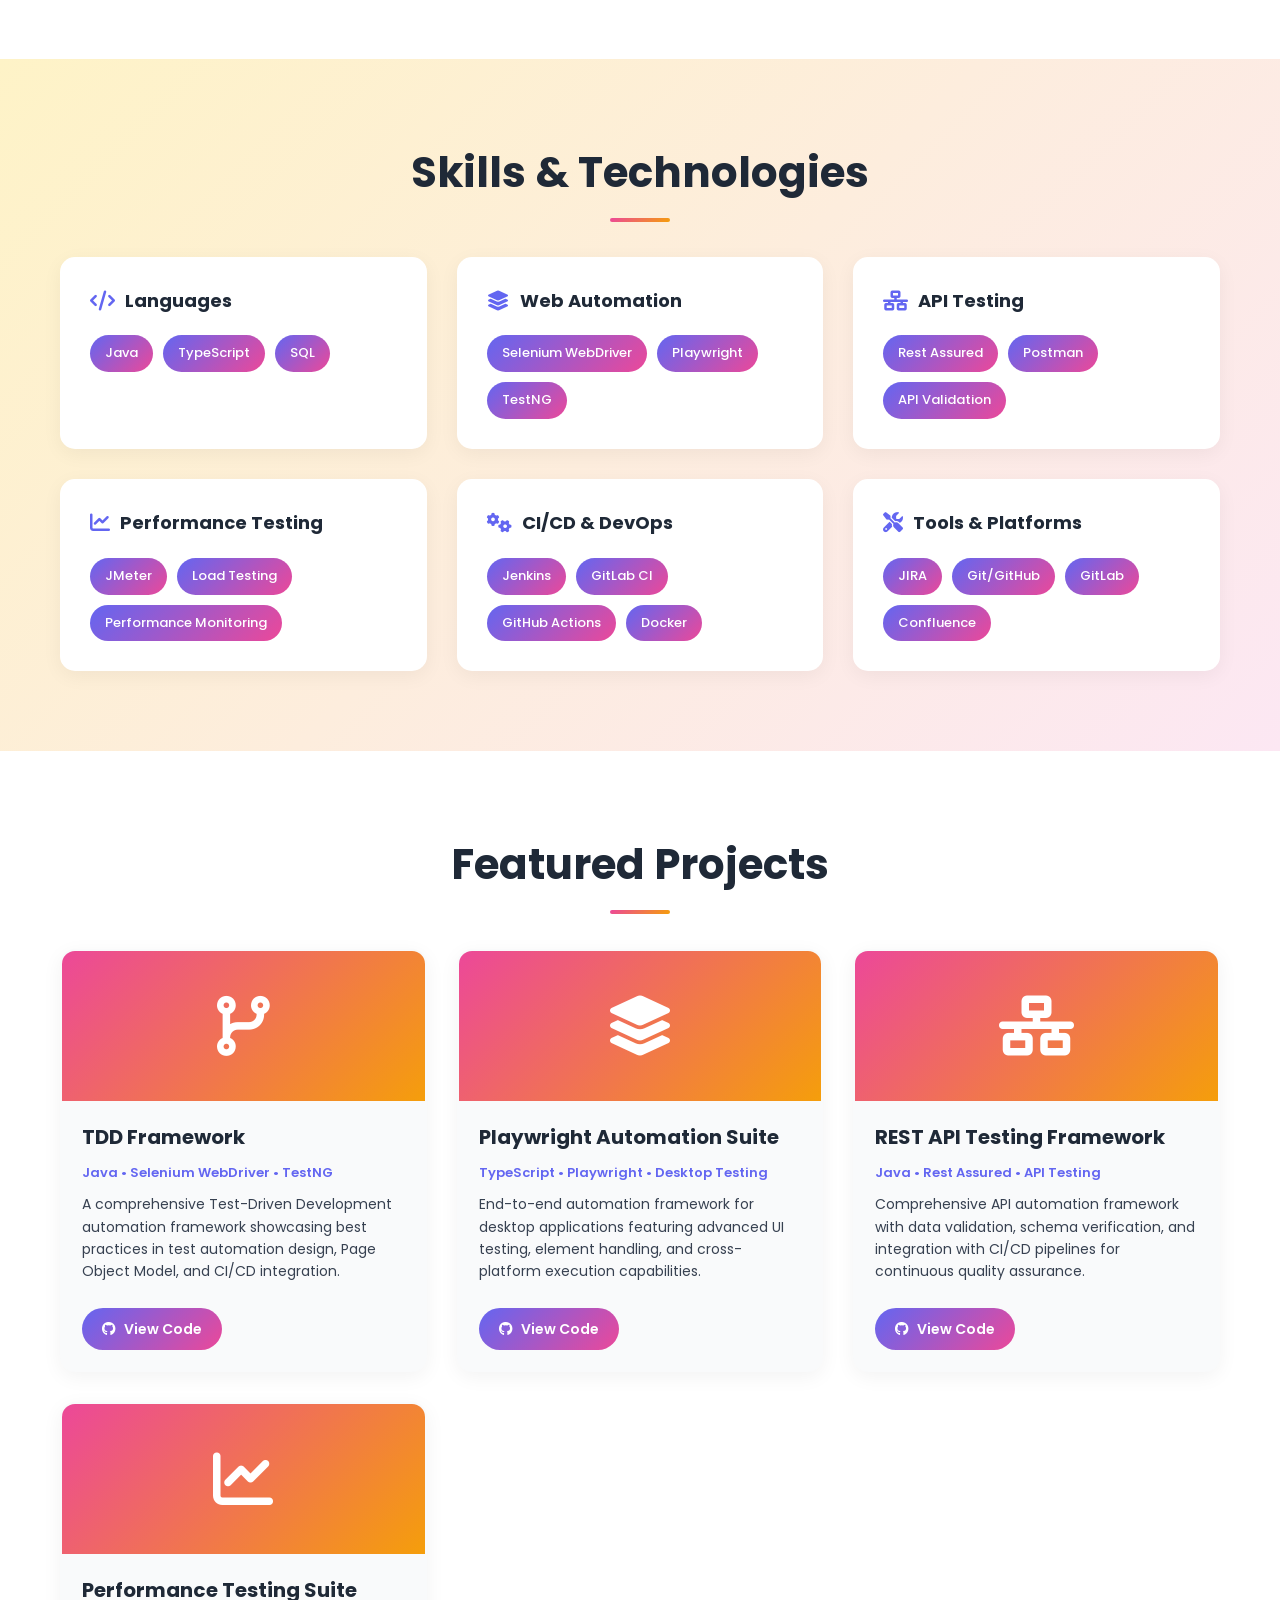
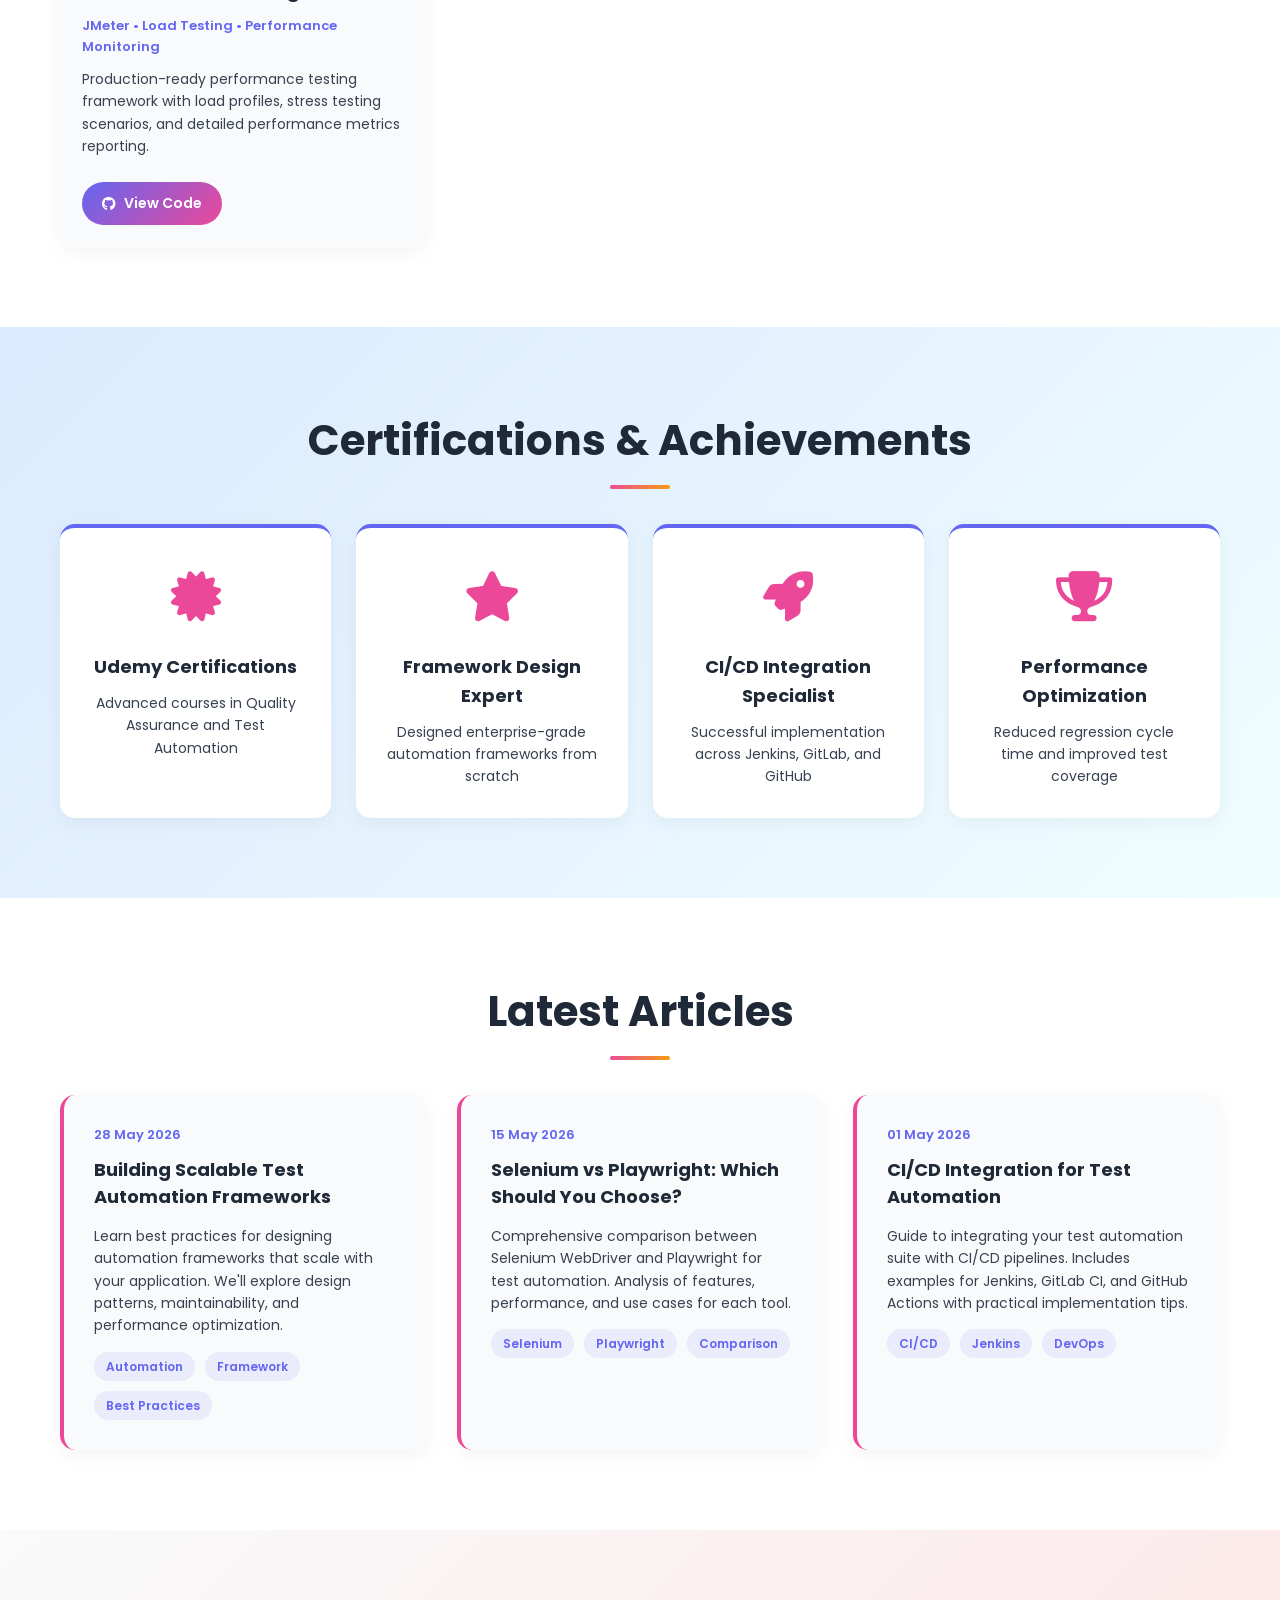
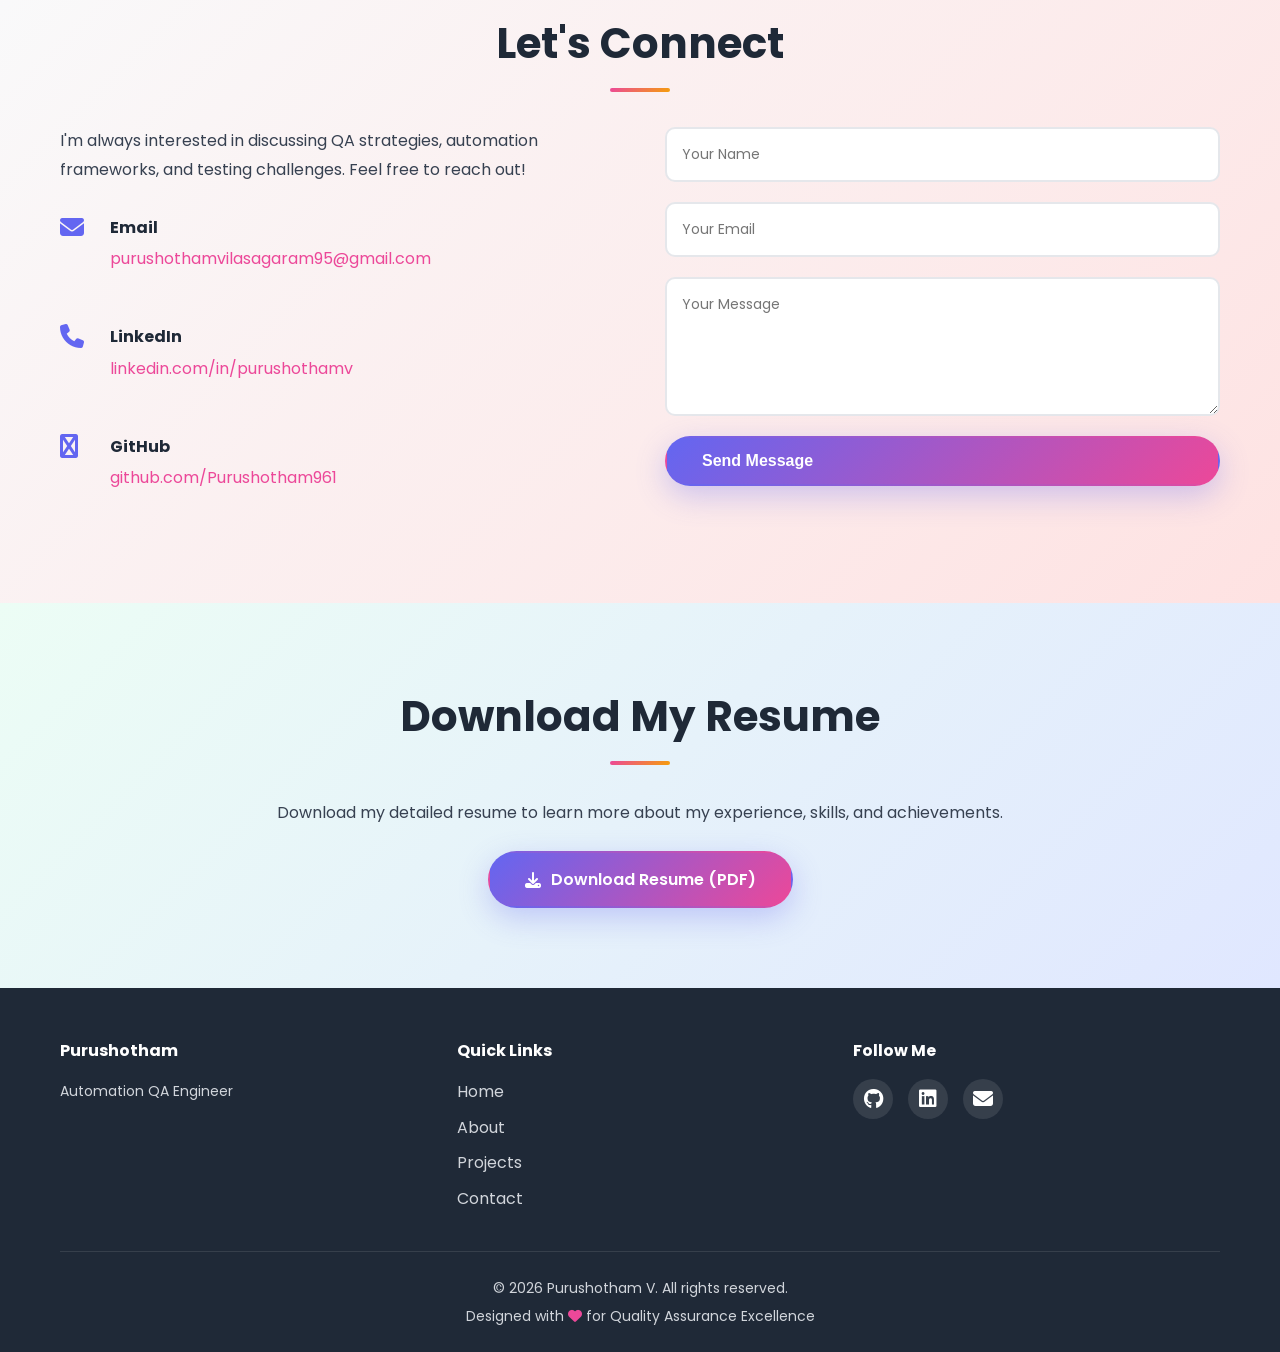
==== commit f53ab212: "updated experience" ====
--- a/index.html
+++ b/index.html
@@ -105,7 +105,7 @@
                     <div class="timeline-content">
                         <h3>Quality Assurance Engineer</h3>
                         <p class="company">Velotic Software (formerly GE Vernova, acquired by TPG)</p>
-                        <p class="date"><i class="fas fa-calendar"></i> July 2024 - Present</p>
+                        <p class="date"><i class="fas fa-calendar"></i> August 2025 - Present</p>
                         <ul>
                             <li>Designed end-to-end automation framework for iFIX Studio desktop application using Playwright & TypeScript</li>
                             <li>Automated critical workflows including tag configuration and alarm management</li>
@@ -120,7 +120,7 @@
                     <div class="timeline-content">
                         <h3>Quality Assurance Analyst, Associate</h3>
                         <p class="company">Infor India Pvt Ltd.</p>
-                        <p class="date"><i class="fas fa-calendar"></i> July 2024 - Present</p>
+                        <p class="date"><i class="fas fa-calendar"></i> July 2024 - August 2025</p>
                         <ul>
                             <li>Conducted test analysis, design, and execution for data governance workflows</li>
                             <li>Automated critical workflows using Selenium and TestNG</li>
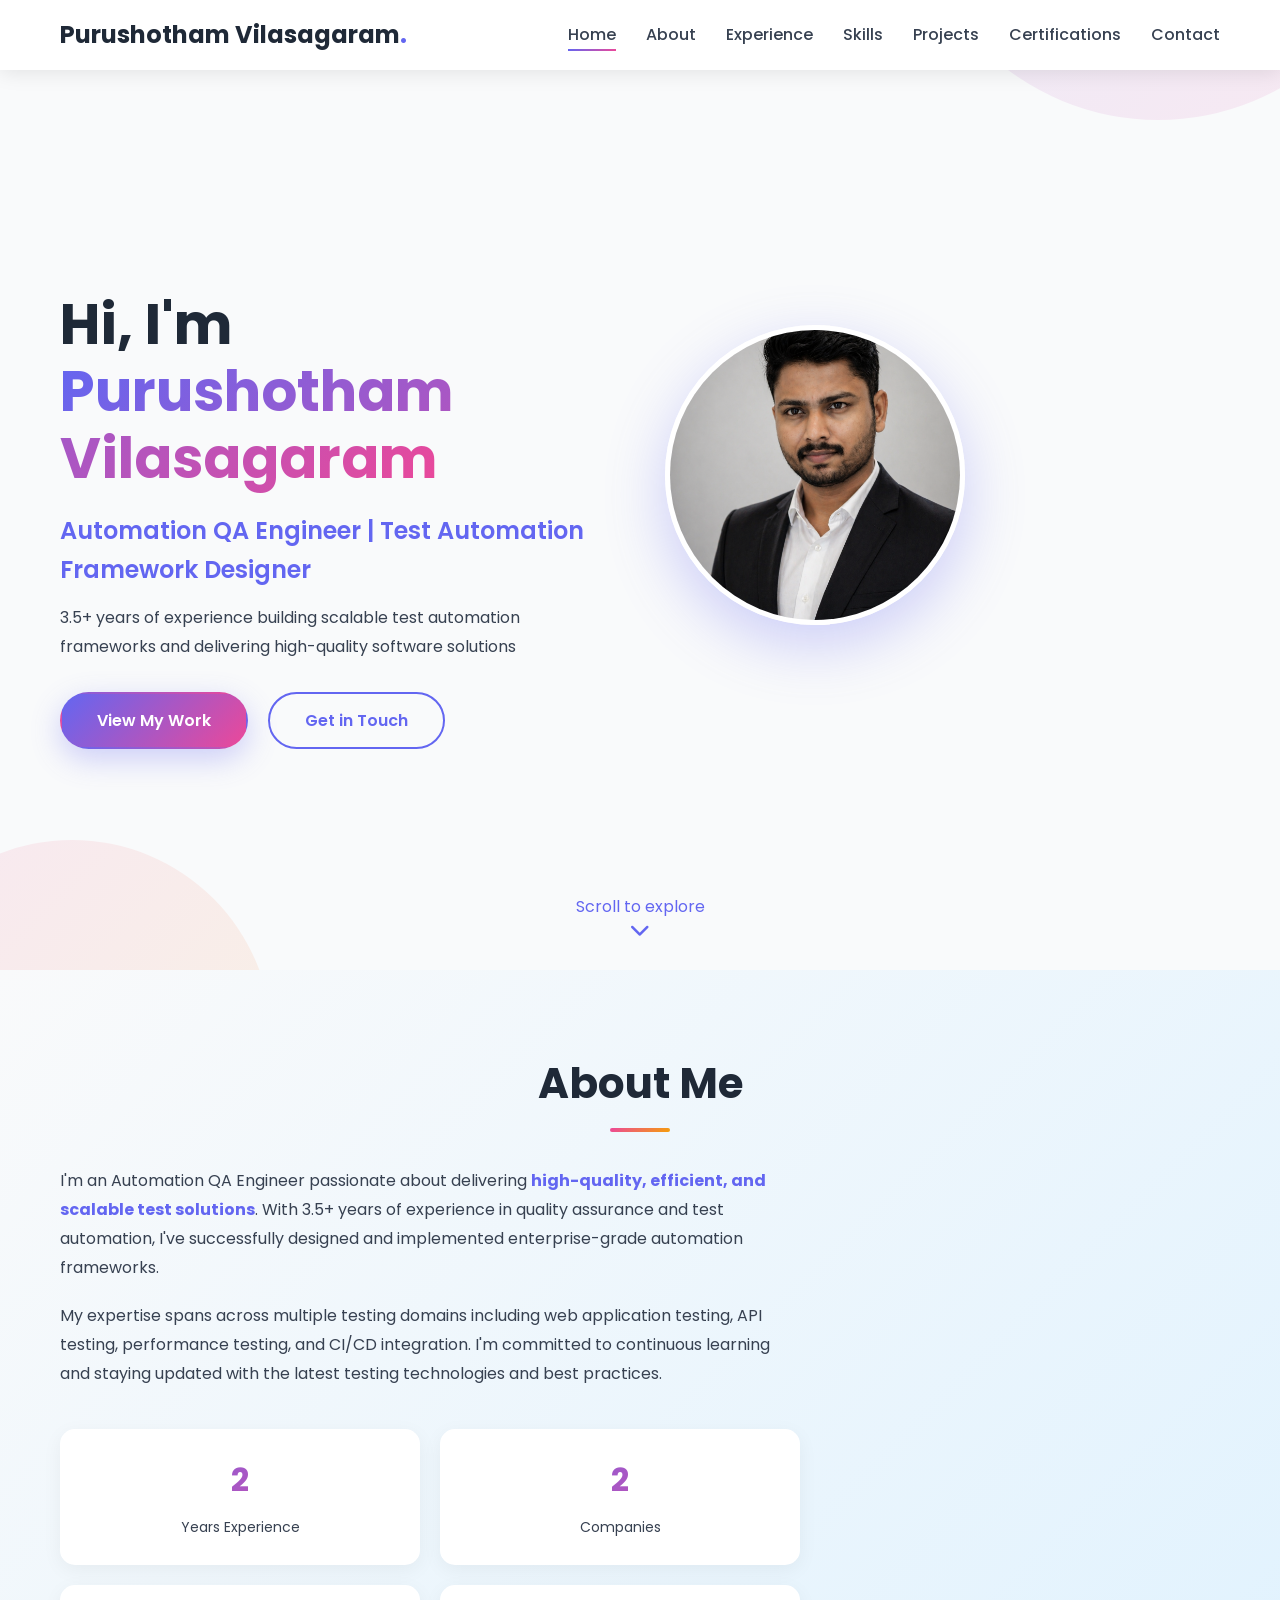
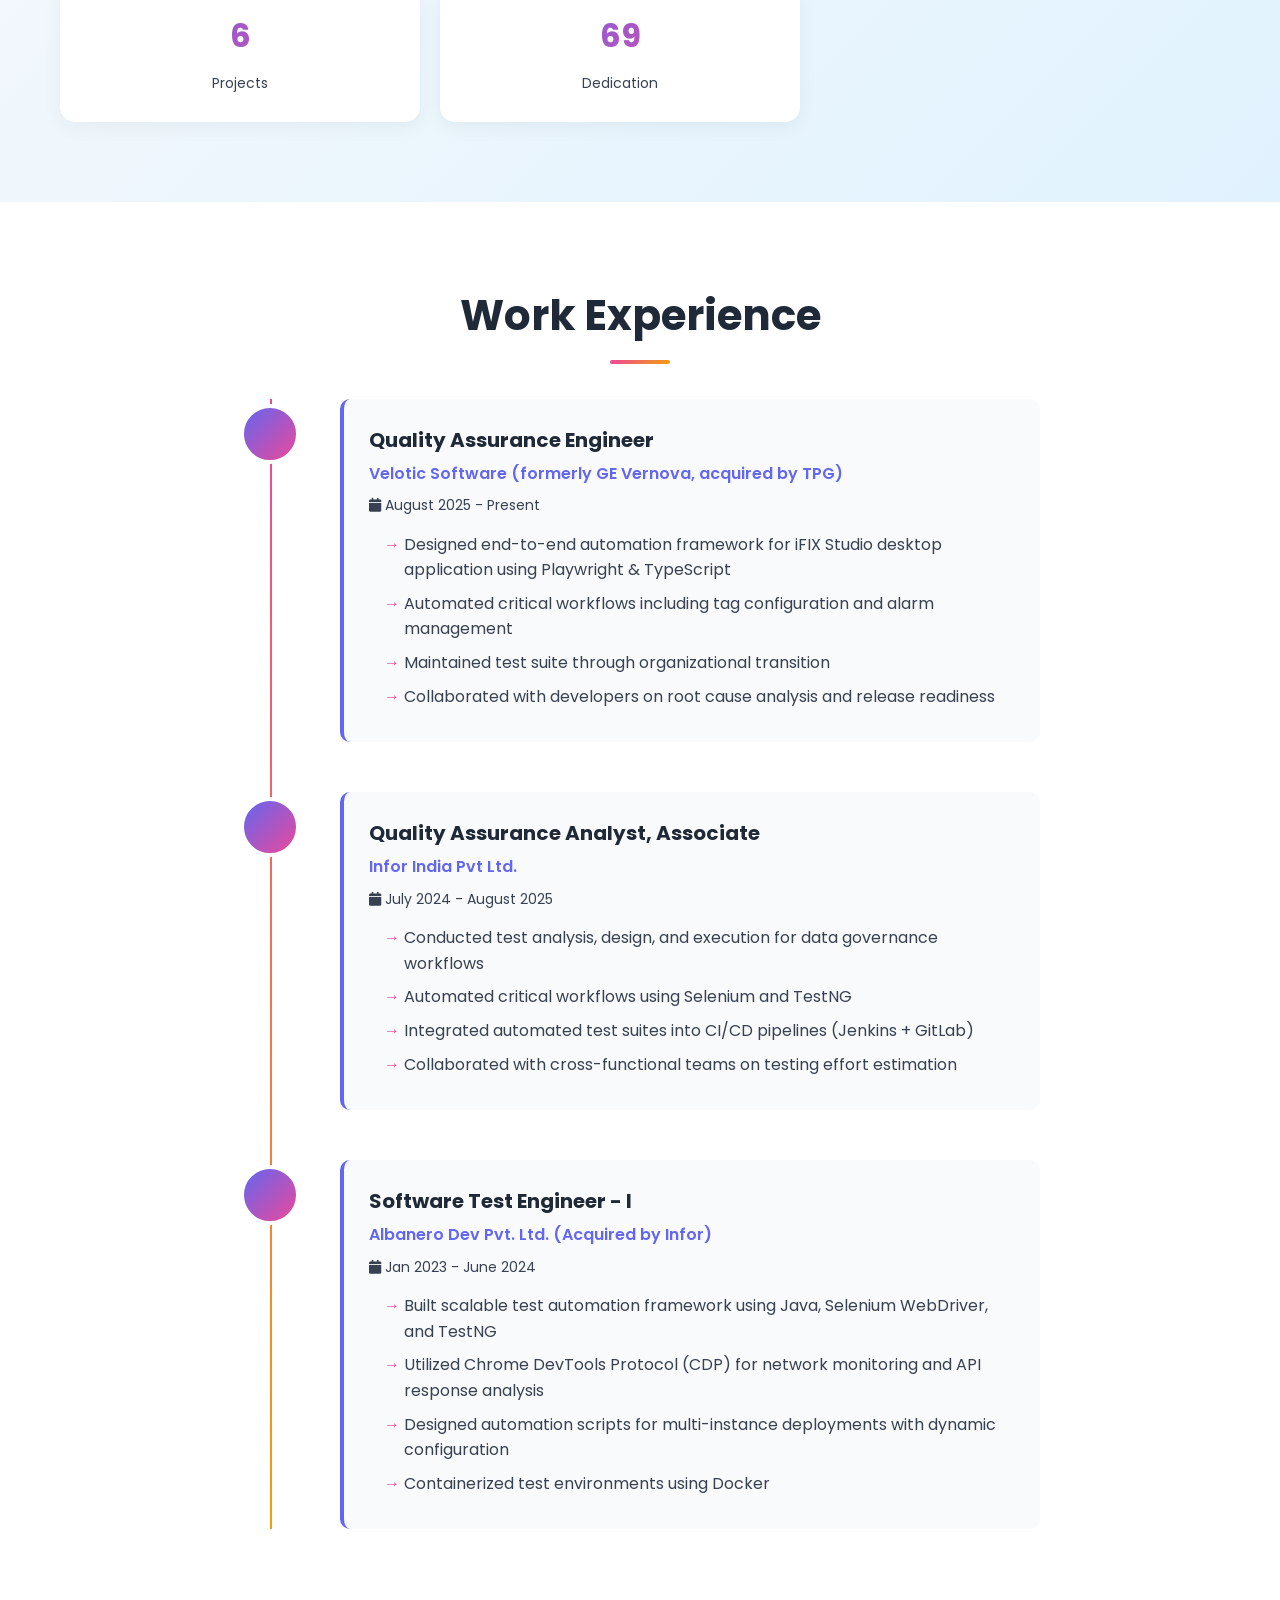
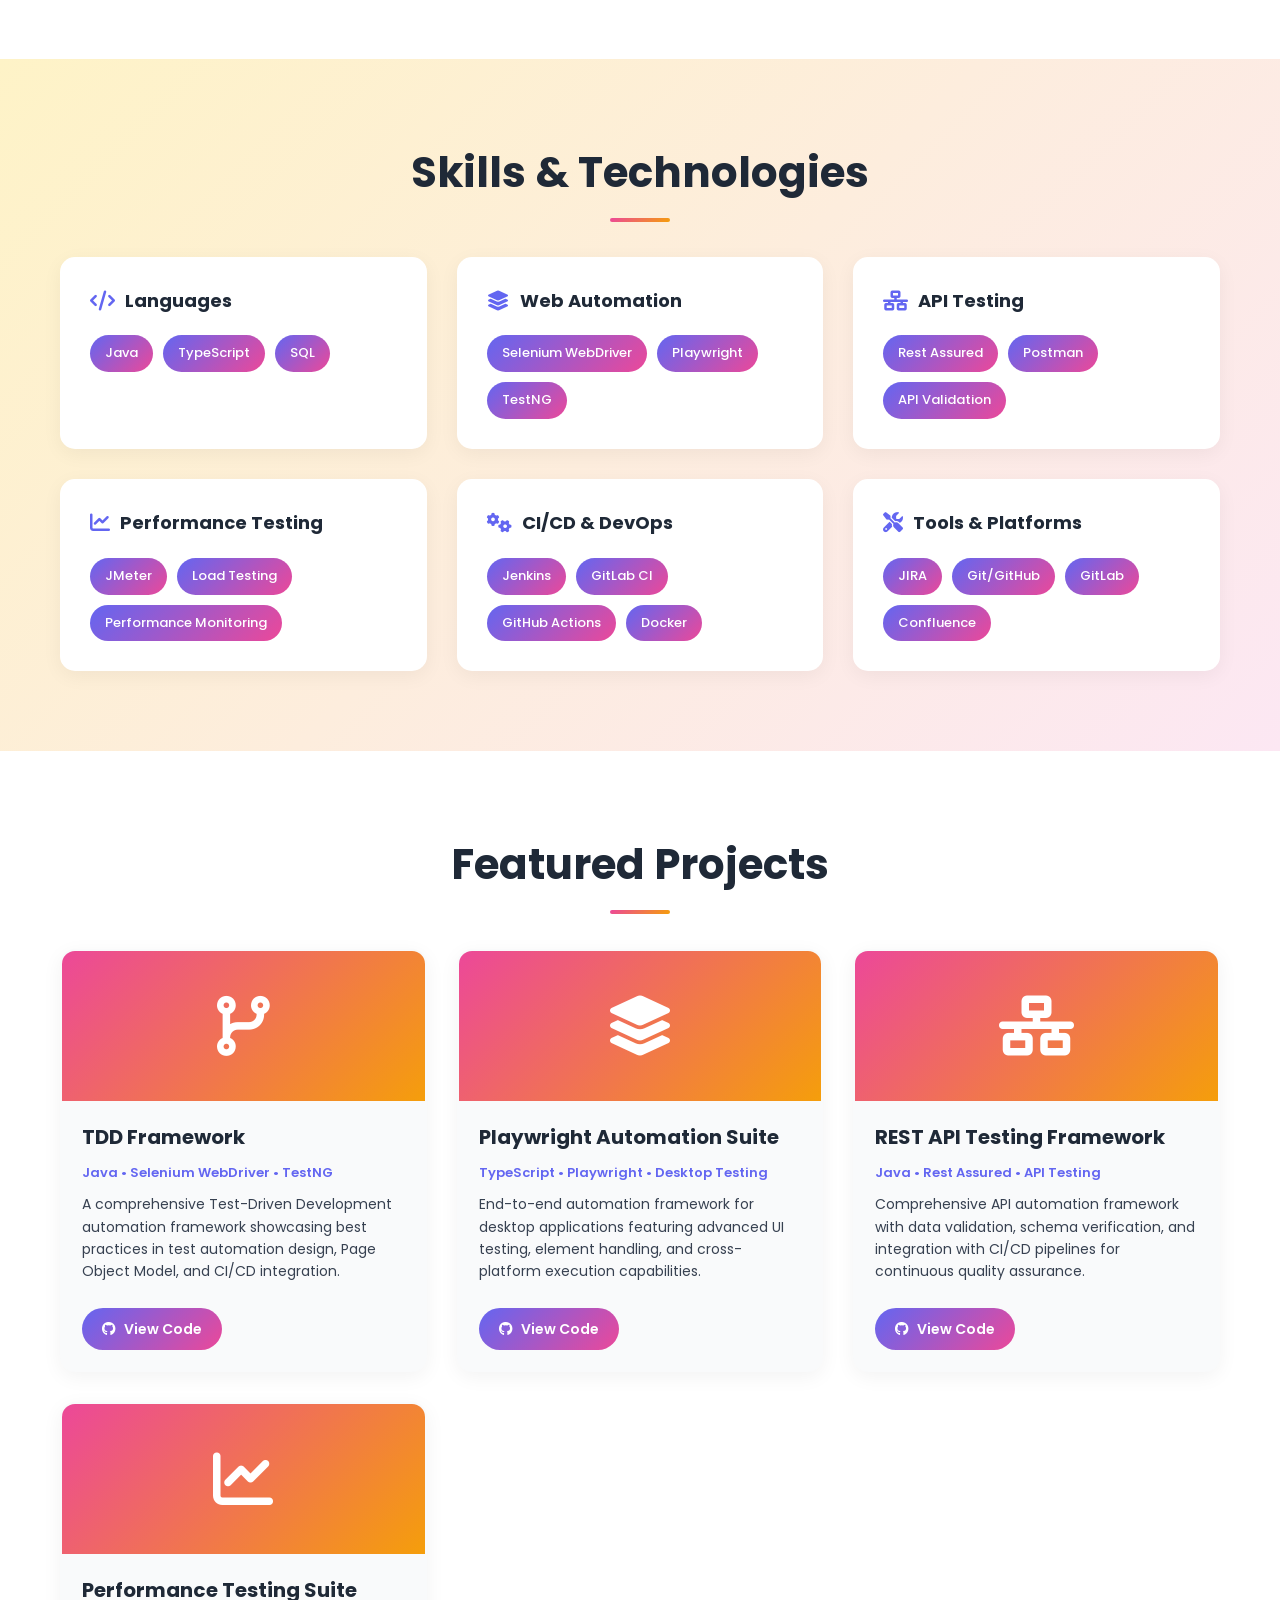
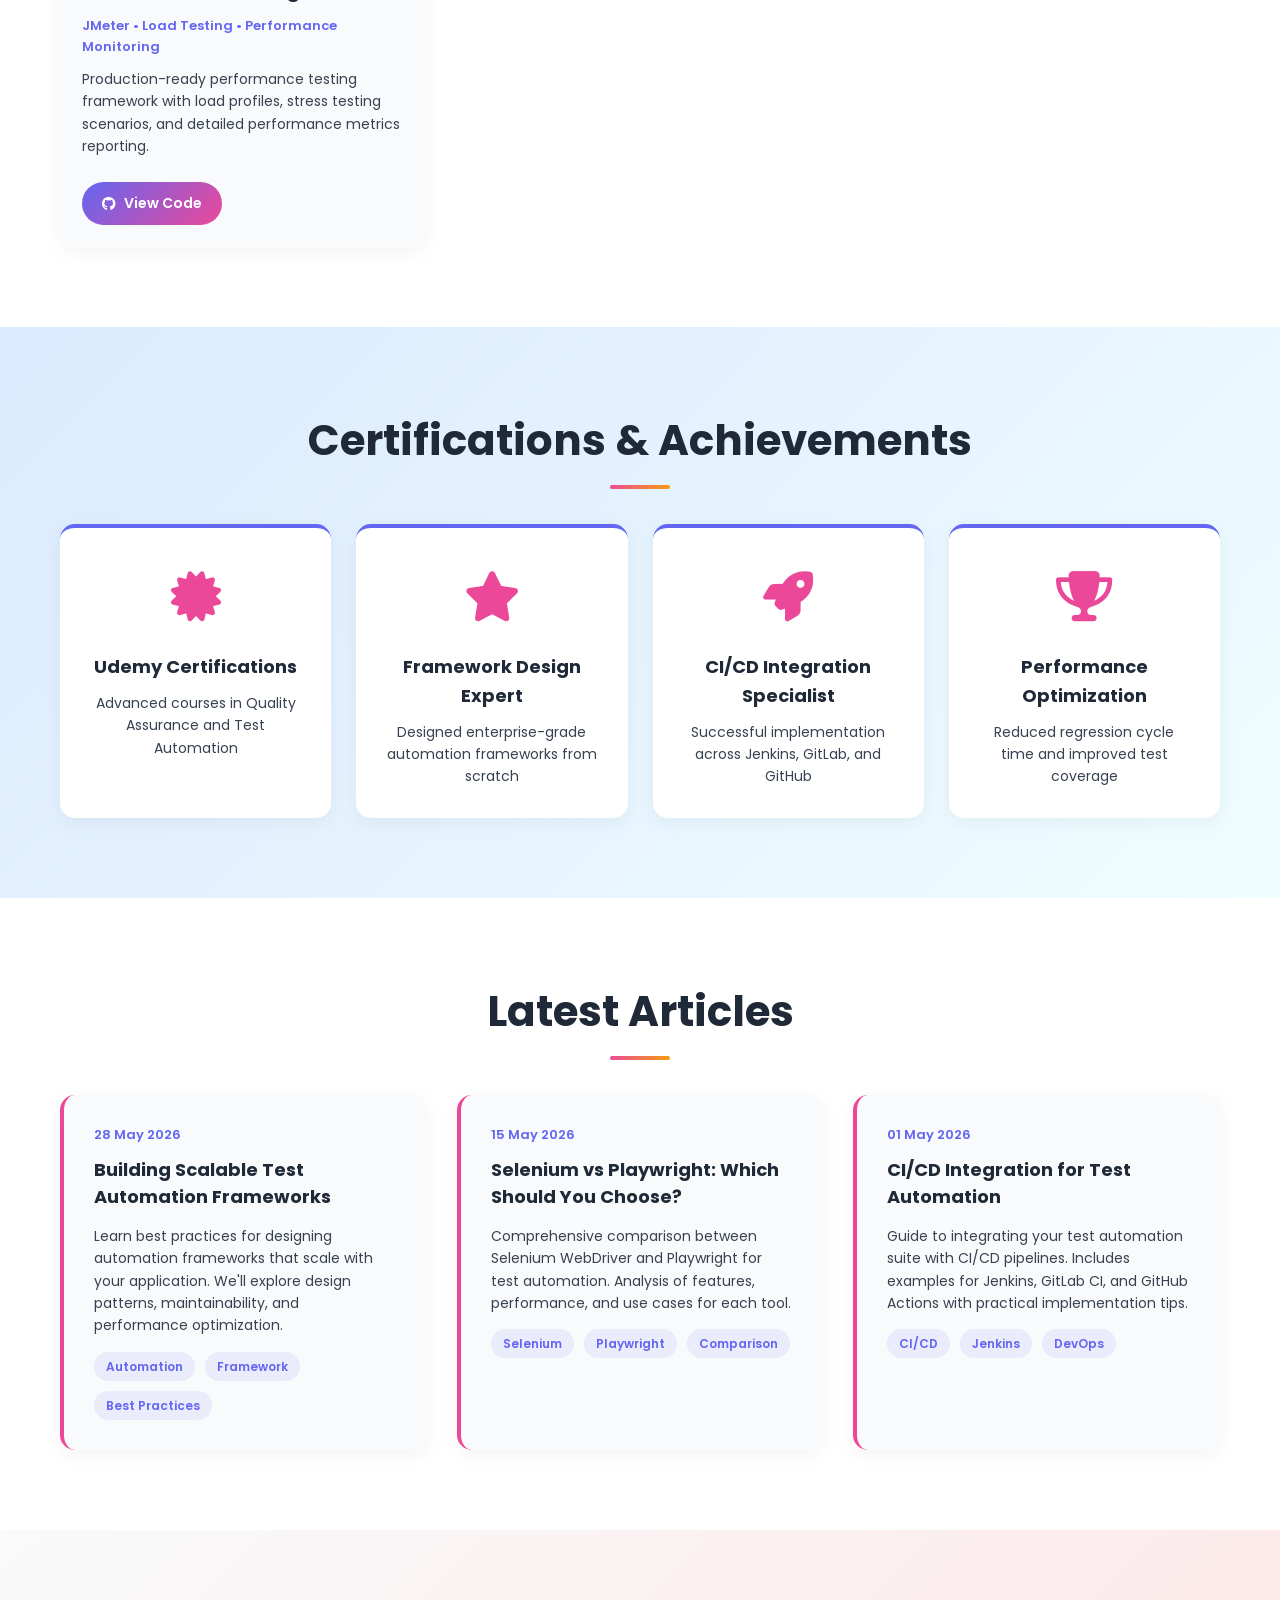
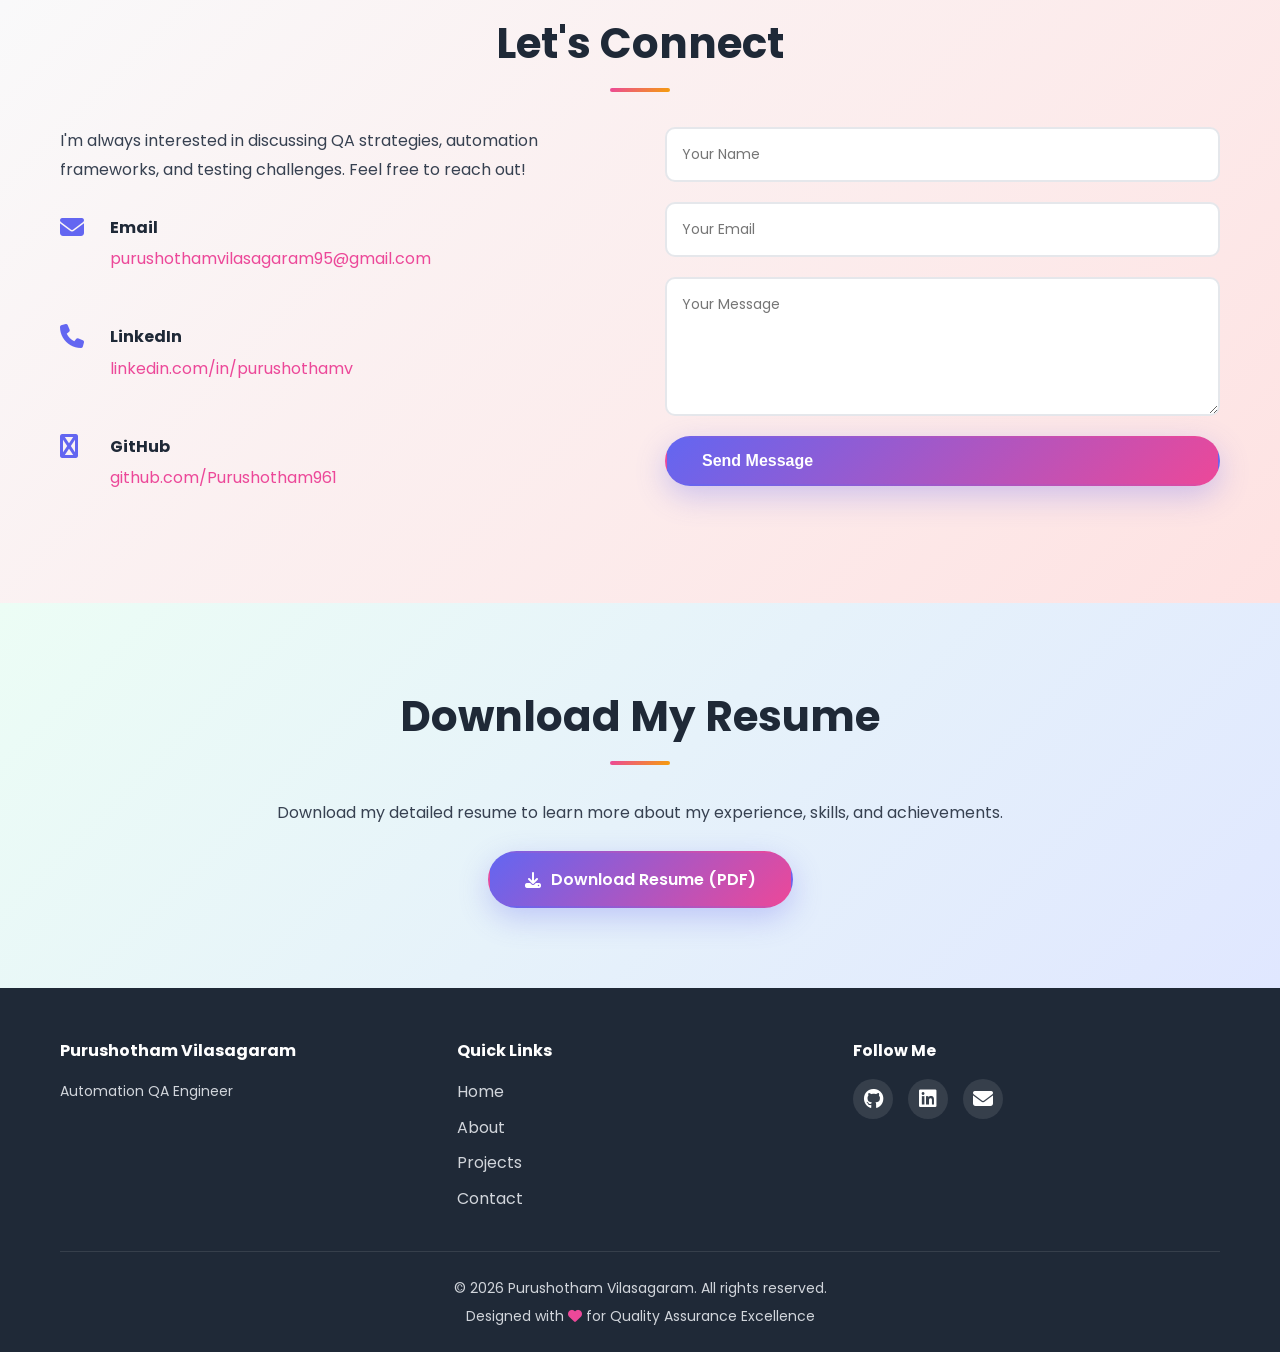
==== commit b147f057: "updated profile" ====
--- a/index.html
+++ b/index.html
@@ -3,9 +3,9 @@
 <head>
     <meta charset="UTF-8">
     <meta name="viewport" content="width=device-width, initial-scale=1.0">
-    <meta name="description" content="Purushotham V - Automation QA Engineer Portfolio">
+    <meta name="description" content="Purushotham Vilasagaram - Automation QA Engineer Portfolio">
     <meta name="keywords" content="QA Engineer, Test Automation, Selenium, Playwright">
-    <title>Purushotham V - QA Automation Engineer</title>
+    <title>Purushotham Vilasagaram - QA Automation Engineer</title>
     
     <!-- Font Awesome for Icons -->
     <link rel="stylesheet" href="https://cdnjs.cloudflare.com/ajax/libs/font-awesome/6.4.0/css/all.min.css">
@@ -21,7 +21,7 @@
     <nav class="navbar">
         <div class="nav-container">
             <div class="logo">
-                <span class="logo-text">Purushotham<span class="logo-dot">.</span></span>
+                <span class="logo-text">Purushotham Vilasagaram<span class="logo-dot">.</span></span>
             </div>
             <ul class="nav-menu" id="navMenu">
                 <li><a href="#home" class="nav-link">Home</a></li>
@@ -44,7 +44,7 @@
     <section id="home" class="hero">
         <div class="hero-content">
             <div class="hero-text">
-                <h1 class="hero-title">Hi, I'm <span class="highlight">Purushotham</span></h1>
+                <h1 class="hero-title">Hi, I'm <span class="highlight">Purushotham Vilasagaram</span></h1>
                 <p class="hero-subtitle">Automation QA Engineer | Test Automation Framework Designer</p>
                 <p class="hero-description">3.5+ years of experience building scalable test automation frameworks and delivering high-quality software solutions</p>
                 <div class="hero-buttons">
@@ -54,7 +54,7 @@
             </div>
             <div class="hero-image">
                 <div class="avatar">
-                    <img src="images/Pic001.png" alt="Purushotham V - Profile Picture" class="profile-pic">
+                    <img src="images/Pic001.png" alt="Purushotham Vilasagaram - Profile Picture" class="profile-pic">
                 </div>
             </div>
         </div>
@@ -423,7 +423,7 @@
         <div class="container">
             <div class="footer-content">
                 <div class="footer-section">
-                    <h4>Purushotham</h4>
+                    <h4>Purushotham Vilasagaram</h4>
                     <p>Automation QA Engineer</p>
                 </div>
                 <div class="footer-section">
@@ -445,7 +445,7 @@
                 </div>
             </div>
             <div class="footer-bottom">
-                <p>&copy; 2026 Purushotham V. All rights reserved.</p>
+                <p>&copy; 2026 Purushotham Vilasagaram. All rights reserved.</p>
                 <p>Designed with <i class="fas fa-heart"></i> for Quality Assurance Excellence</p>
             </div>
         </div>
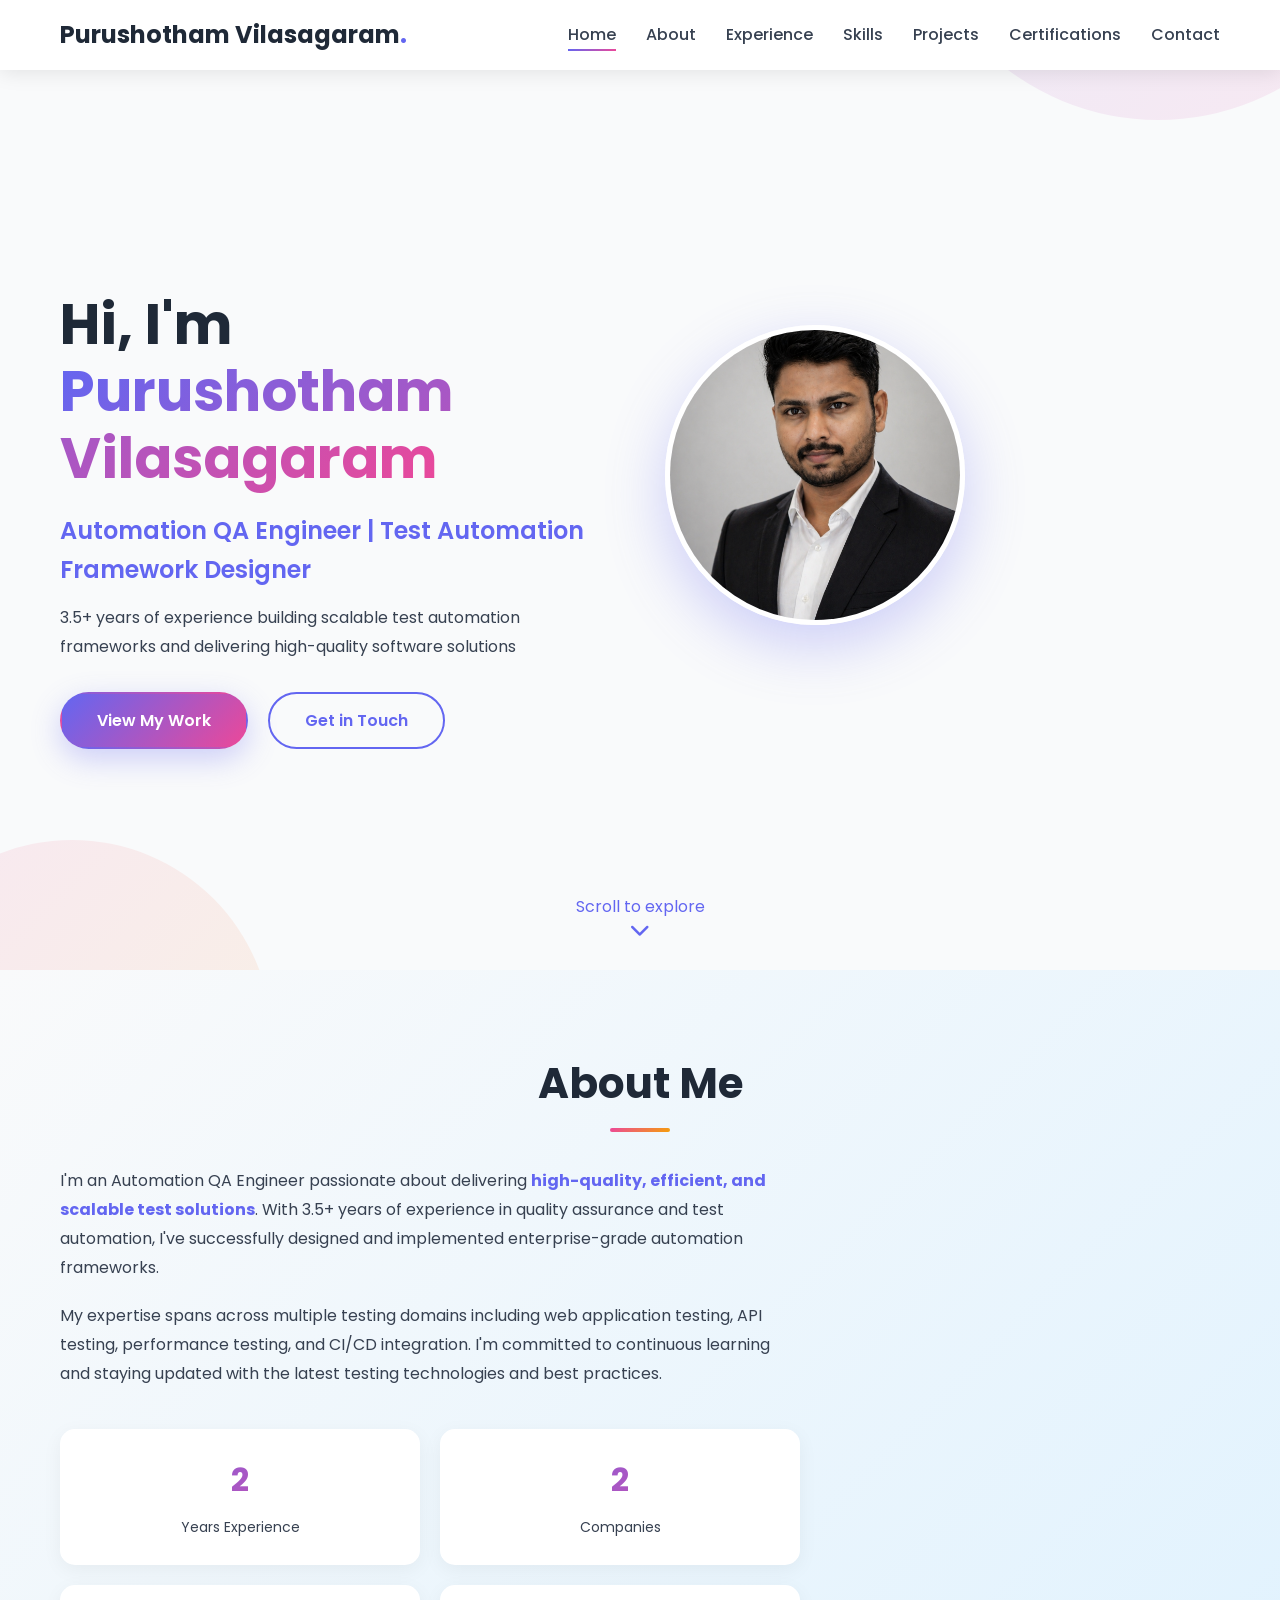
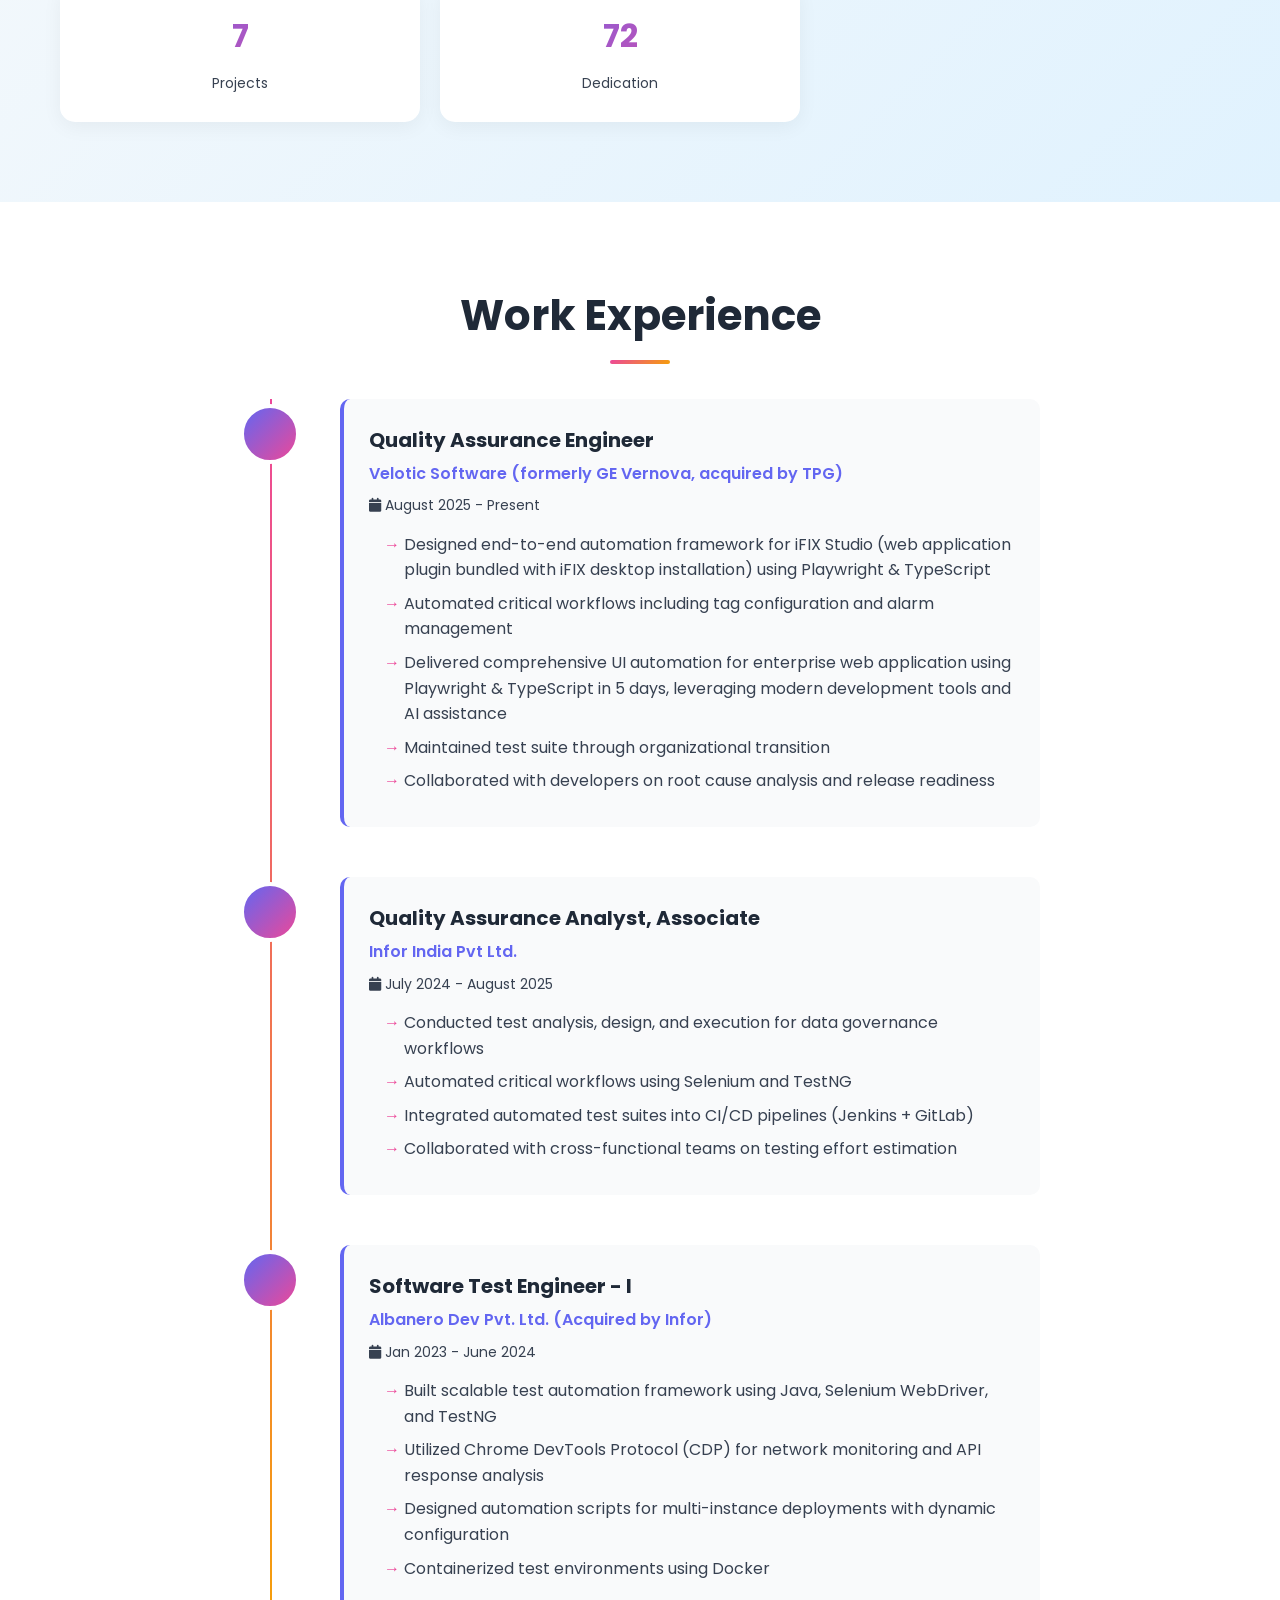
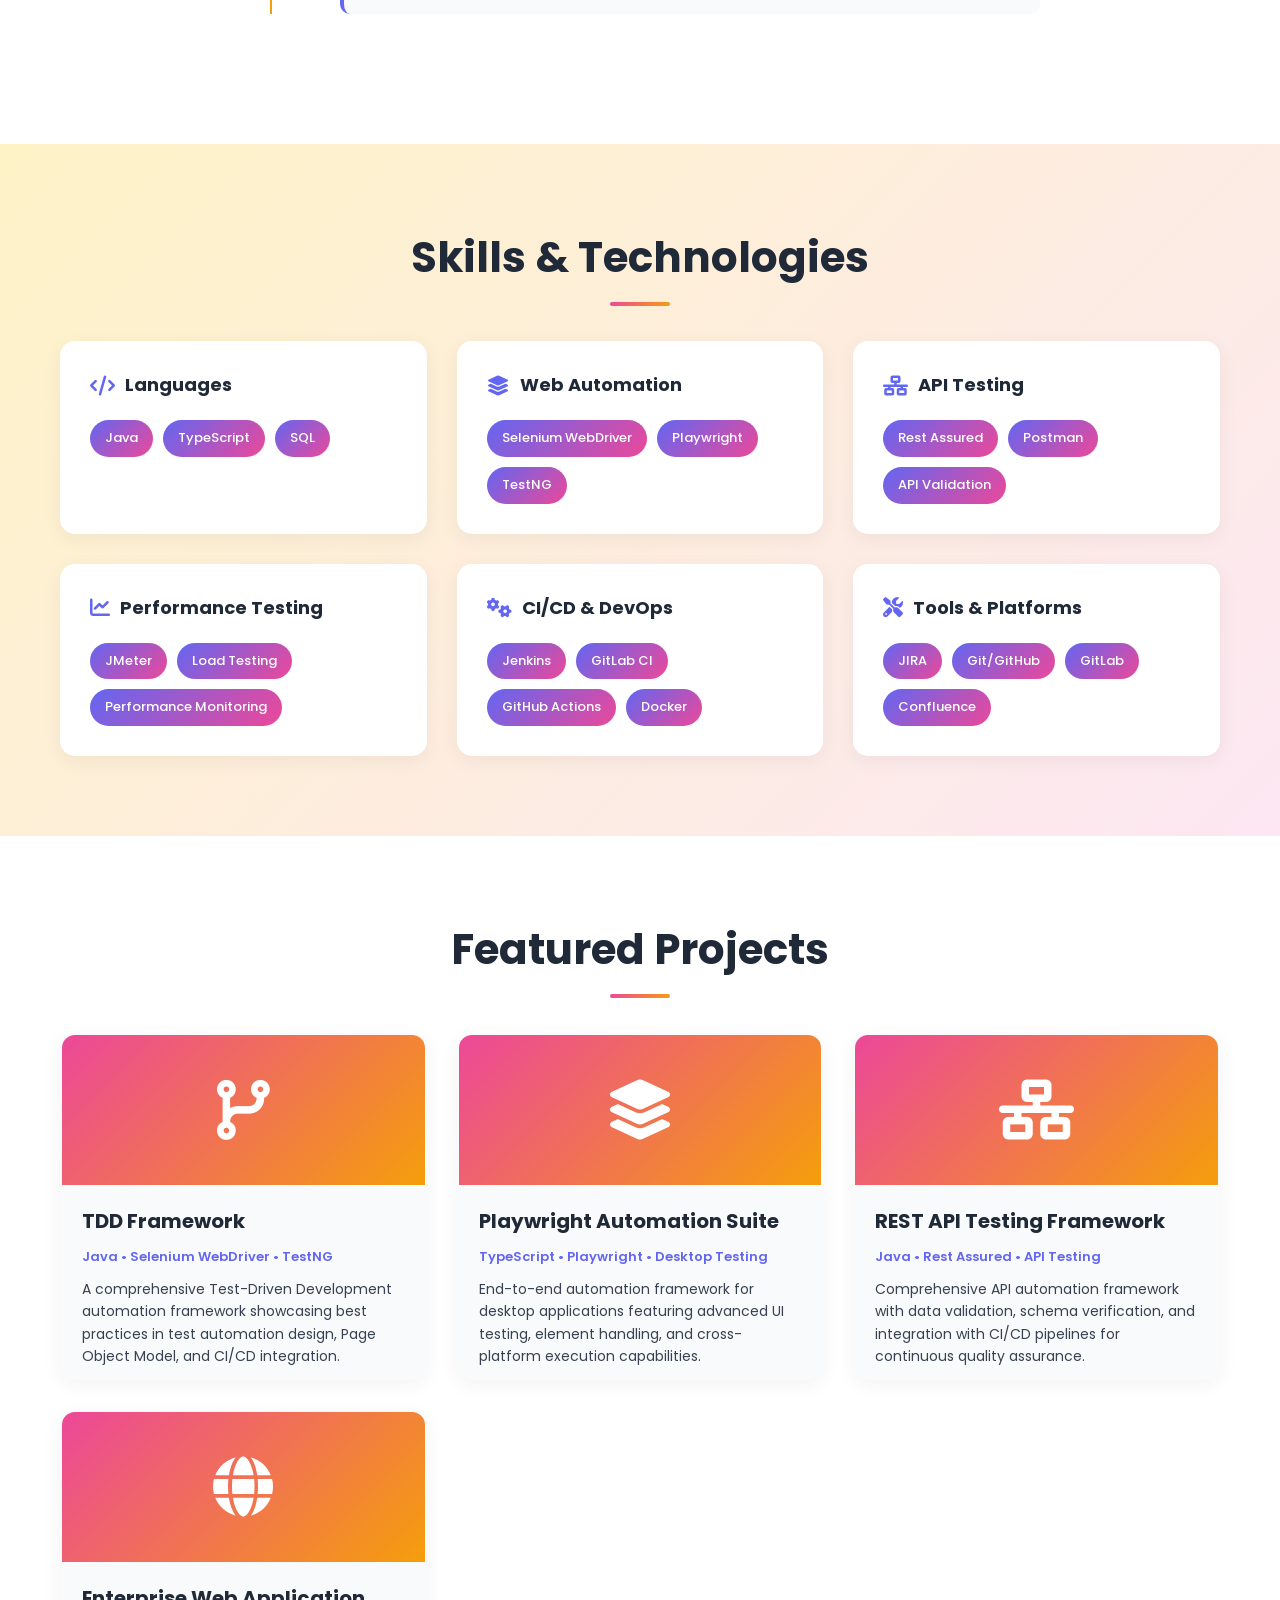
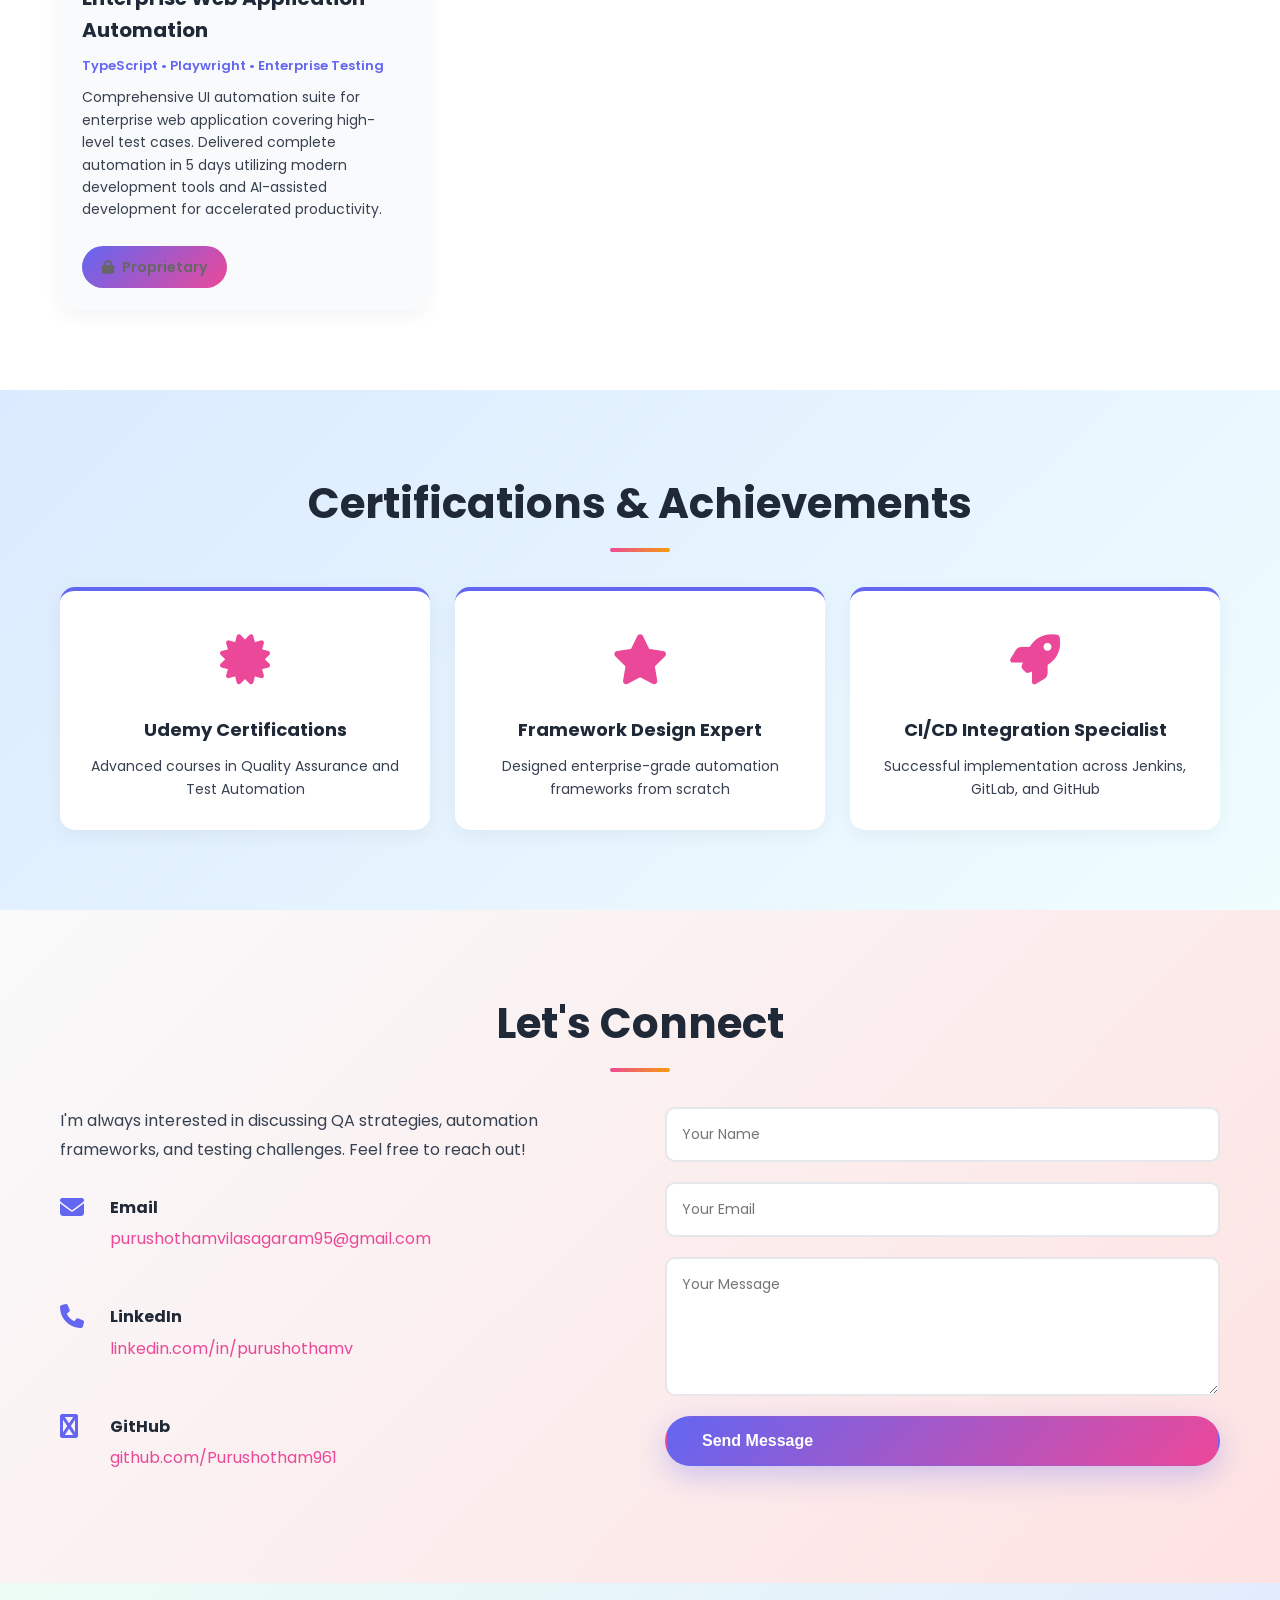
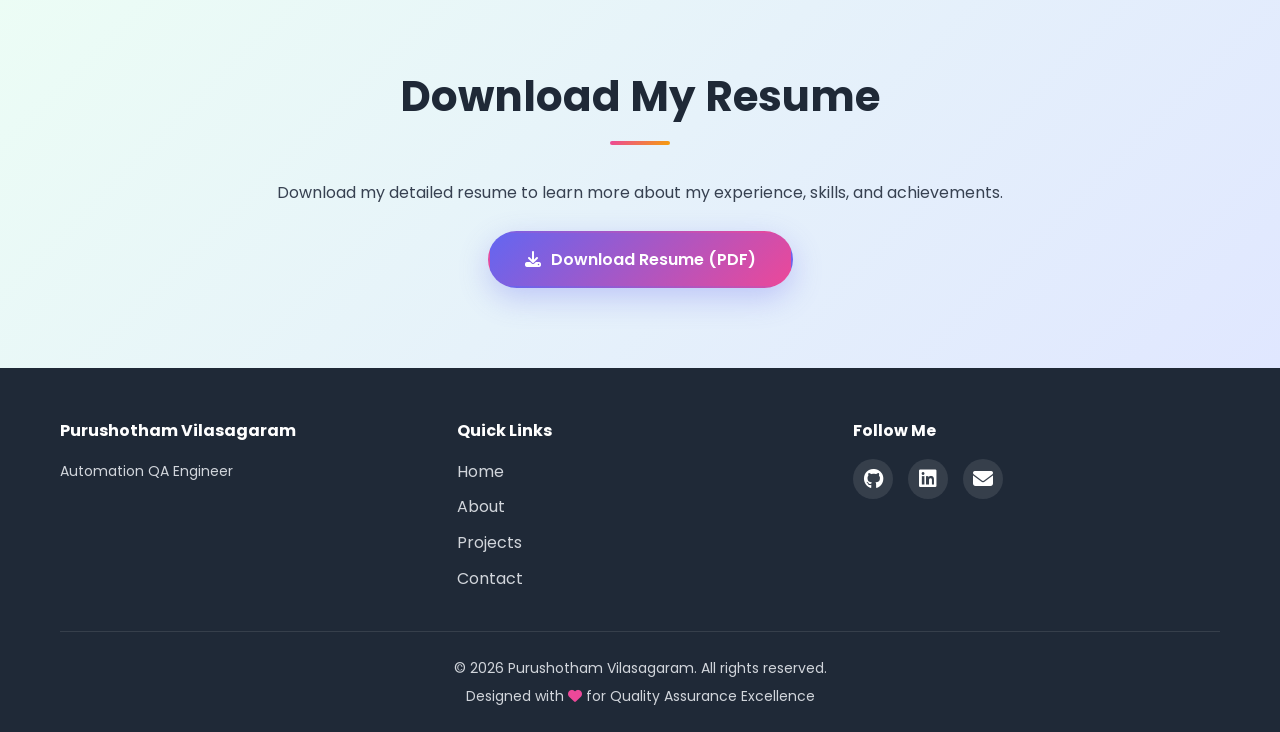
==== commit be344560: "updated resume" ====
--- a/index.html
+++ b/index.html
@@ -107,8 +107,9 @@
                         <p class="company">Velotic Software (formerly GE Vernova, acquired by TPG)</p>
                         <p class="date"><i class="fas fa-calendar"></i> August 2025 - Present</p>
                         <ul>
-                            <li>Designed end-to-end automation framework for iFIX Studio desktop application using Playwright & TypeScript</li>
+                            <li>Designed end-to-end automation framework for iFIX Studio (web application plugin bundled with iFIX desktop installation) using Playwright & TypeScript</li>
                             <li>Automated critical workflows including tag configuration and alarm management</li>
+                            <li>Delivered comprehensive UI automation for enterprise web application using Playwright & TypeScript in 5 days, leveraging modern development tools and AI assistance</li>
                             <li>Maintained test suite through organizational transition</li>
                             <li>Collaborated with developers on root cause analysis and release readiness</li>
                         </ul>
@@ -224,11 +225,6 @@
                     <h3>TDD Framework</h3>
                     <p class="tech-stack">Java • Selenium WebDriver • TestNG</p>
                     <p class="project-description">A comprehensive Test-Driven Development automation framework showcasing best practices in test automation design, Page Object Model, and CI/CD integration.</p>
-                    <div class="project-links">
-                        <a href="https://github.com/Purushotham961/Tdd_Framework" target="_blank" class="project-link">
-                            <i class="fab fa-github"></i> View Code
-                        </a>
-                    </div>
                 </div>
 
                 <div class="project-card">
@@ -238,11 +234,6 @@
                     <h3>Playwright Automation Suite</h3>
                     <p class="tech-stack">TypeScript • Playwright • Desktop Testing</p>
                     <p class="project-description">End-to-end automation framework for desktop applications featuring advanced UI testing, element handling, and cross-platform execution capabilities.</p>
-                    <div class="project-links">
-                        <a href="https://github.com/Purushotham961" target="_blank" class="project-link">
-                            <i class="fab fa-github"></i> View Code
-                        </a>
-                    </div>
                 </div>
 
                 <div class="project-card">
@@ -252,24 +243,19 @@
                     <h3>REST API Testing Framework</h3>
                     <p class="tech-stack">Java • Rest Assured • API Testing</p>
                     <p class="project-description">Comprehensive API automation framework with data validation, schema verification, and integration with CI/CD pipelines for continuous quality assurance.</p>
-                    <div class="project-links">
-                        <a href="https://github.com/Purushotham961" target="_blank" class="project-link">
-                            <i class="fab fa-github"></i> View Code
-                        </a>
-                    </div>
                 </div>
 
                 <div class="project-card">
                     <div class="project-image">
-                        <i class="fas fa-chart-line"></i>
-                    </div>
-                    <h3>Performance Testing Suite</h3>
-                    <p class="tech-stack">JMeter • Load Testing • Performance Monitoring</p>
-                    <p class="project-description">Production-ready performance testing framework with load profiles, stress testing scenarios, and detailed performance metrics reporting.</p>
+                        <i class="fas fa-globe"></i>
+                    </div>
+                    <h3>Enterprise Web Application Automation</h3>
+                    <p class="tech-stack">TypeScript • Playwright • Enterprise Testing</p>
+                    <p class="project-description">Comprehensive UI automation suite for enterprise web application covering high-level test cases. Delivered complete automation in 5 days utilizing modern development tools and AI-assisted development for accelerated productivity.</p>
                     <div class="project-links">
-                        <a href="https://github.com/Purushotham961" target="_blank" class="project-link">
-                            <i class="fab fa-github"></i> View Code
-                        </a>
+                        <span class="project-link" style="color: #666; cursor: default;">
+                            <i class="fas fa-lock"></i> Proprietary
+                        </span>
                     </div>
                 </div>
             </div>
@@ -304,55 +290,6 @@
                     <h3>CI/CD Integration Specialist</h3>
                     <p>Successful implementation across Jenkins, GitLab, and GitHub</p>
                 </div>
-
-                <div class="cert-card">
-                    <div class="cert-icon">
-                        <i class="fas fa-trophy"></i>
-                    </div>
-                    <h3>Performance Optimization</h3>
-                    <p>Reduced regression cycle time and improved test coverage</p>
-                </div>
-            </div>
-        </div>
-    </section>
-
-    <!-- Blog/Articles Section -->
-    <section id="blog" class="blog">
-        <div class="container">
-            <h2 class="section-title">Latest Articles</h2>
-            <div class="blog-grid">
-                <article class="blog-card">
-                    <div class="blog-date">28 May 2026</div>
-                    <h3>Building Scalable Test Automation Frameworks</h3>
-                    <p>Learn best practices for designing automation frameworks that scale with your application. We'll explore design patterns, maintainability, and performance optimization.</p>
-                    <div class="blog-tags">
-                        <span class="tag">Automation</span>
-                        <span class="tag">Framework</span>
-                        <span class="tag">Best Practices</span>
-                    </div>
-                </article>
-
-                <article class="blog-card">
-                    <div class="blog-date">15 May 2026</div>
-                    <h3>Selenium vs Playwright: Which Should You Choose?</h3>
-                    <p>Comprehensive comparison between Selenium WebDriver and Playwright for test automation. Analysis of features, performance, and use cases for each tool.</p>
-                    <div class="blog-tags">
-                        <span class="tag">Selenium</span>
-                        <span class="tag">Playwright</span>
-                        <span class="tag">Comparison</span>
-                    </div>
-                </article>
-
-                <article class="blog-card">
-                    <div class="blog-date">01 May 2026</div>
-                    <h3>CI/CD Integration for Test Automation</h3>
-                    <p>Guide to integrating your test automation suite with CI/CD pipelines. Includes examples for Jenkins, GitLab CI, and GitHub Actions with practical implementation tips.</p>
-                    <div class="blog-tags">
-                        <span class="tag">CI/CD</span>
-                        <span class="tag">Jenkins</span>
-                        <span class="tag">DevOps</span>
-                    </div>
-                </article>
             </div>
         </div>
     </section>
@@ -411,7 +348,7 @@
             <h2 class="section-title">Download My Resume</h2>
             <div class="resume-content">
                 <p>Download my detailed resume to learn more about my experience, skills, and achievements.</p>
-                <a href="resume.pdf" download class="btn btn-primary">
+                <a href="resume/Purushotham_Resume.pdf" download class="btn btn-primary">
                     <i class="fas fa-download"></i> Download Resume (PDF)
                 </a>
             </div>
